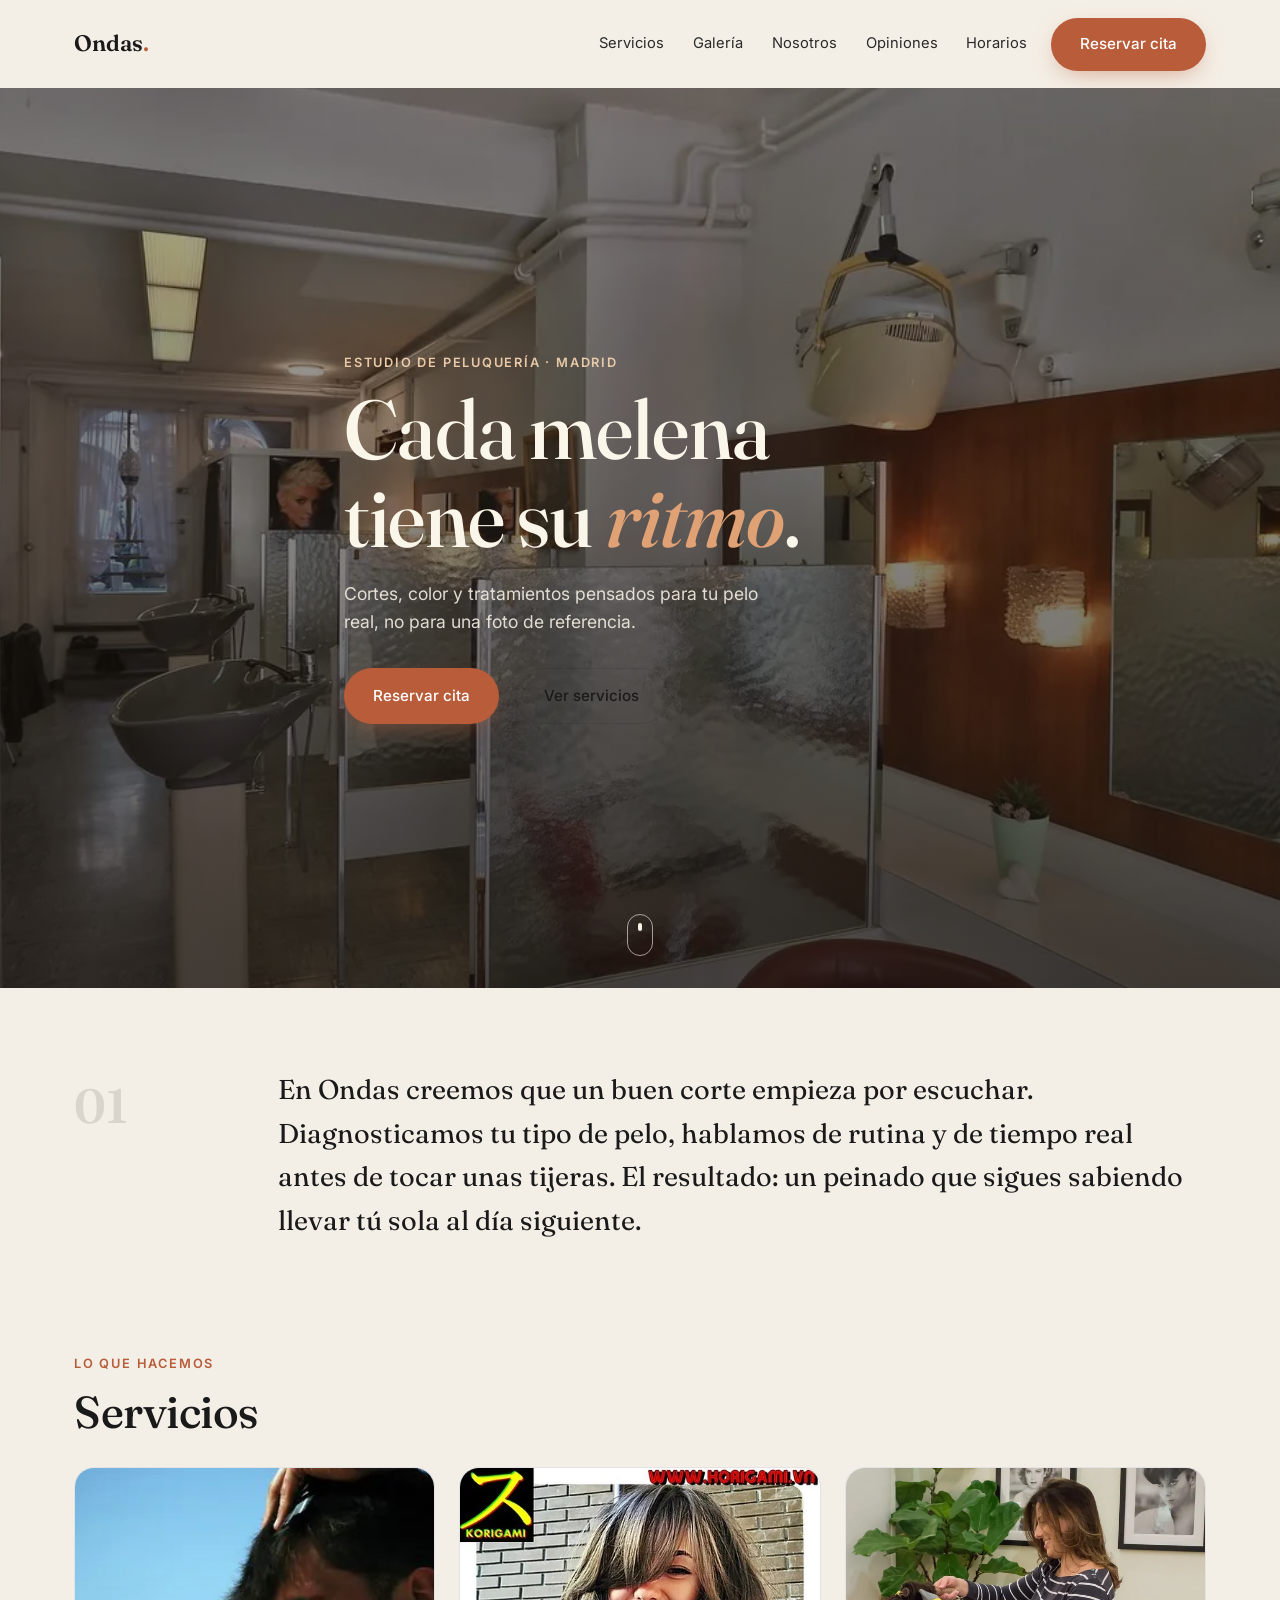
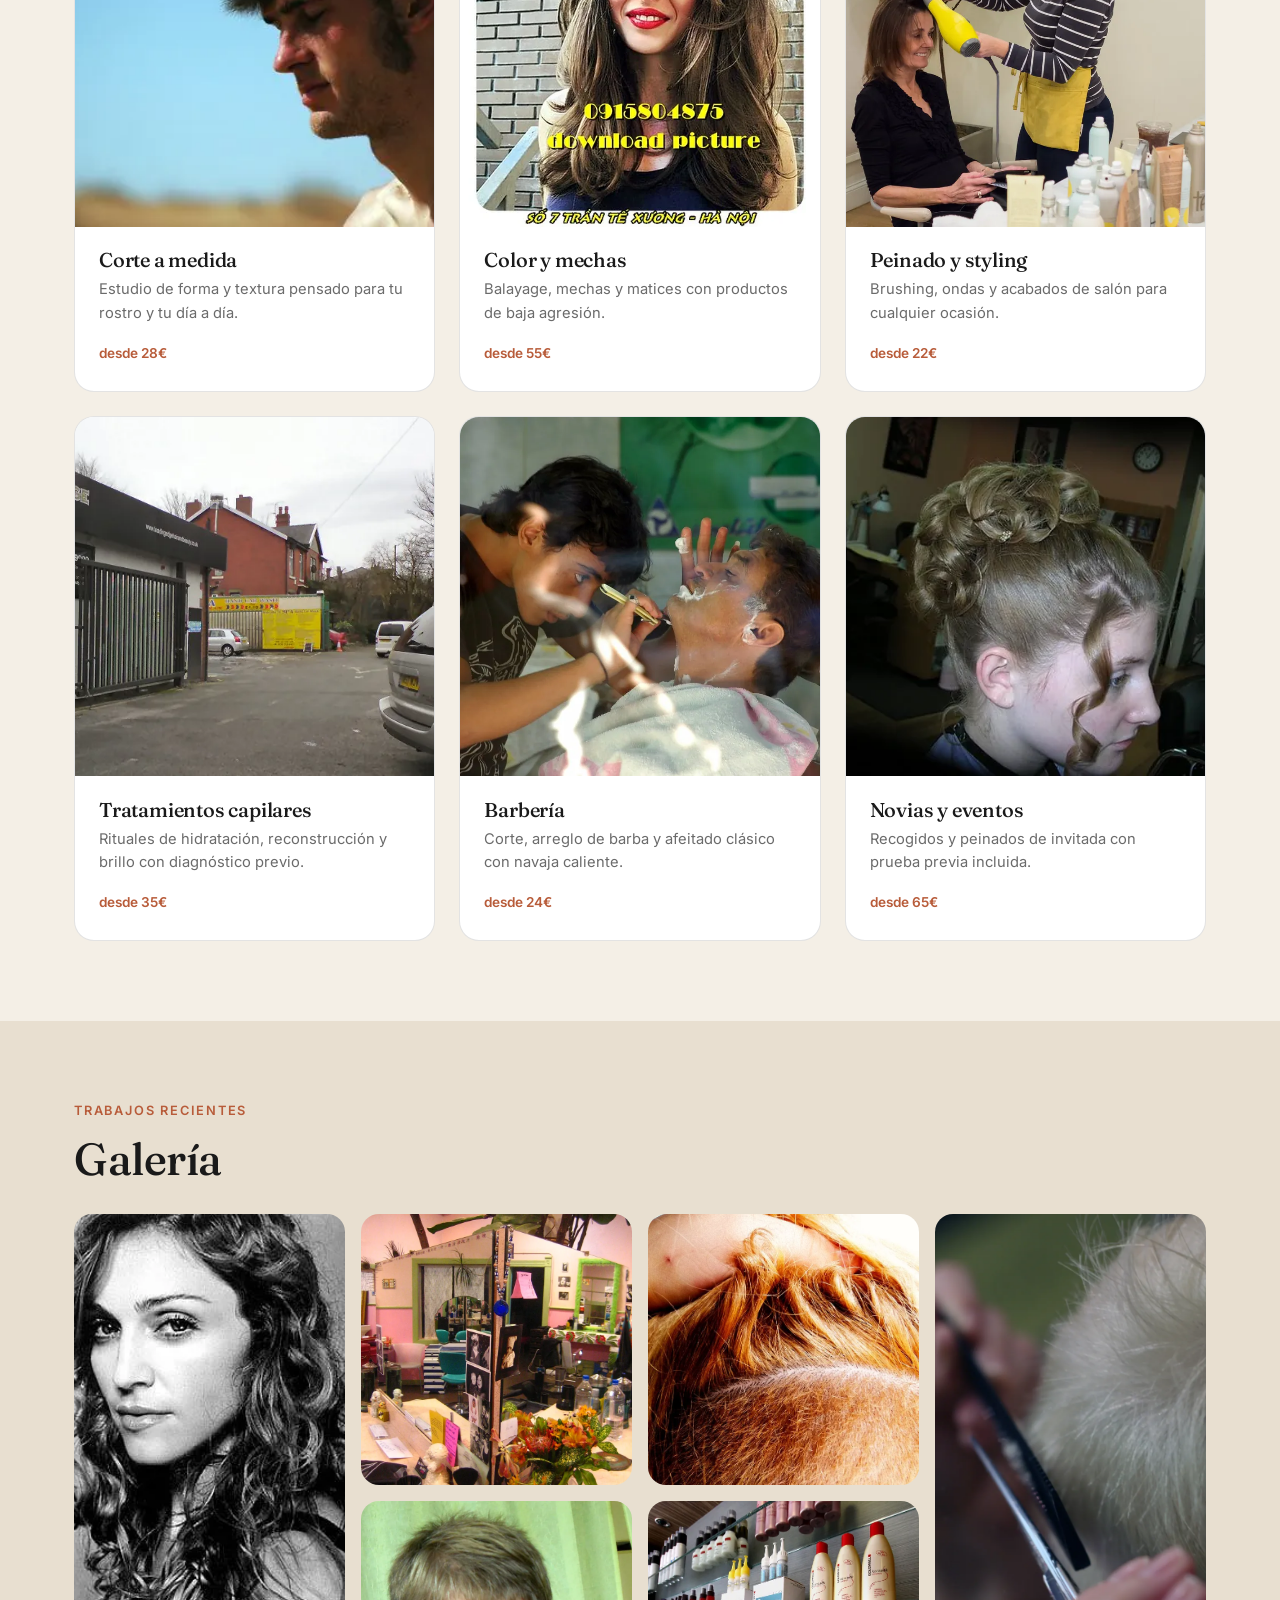
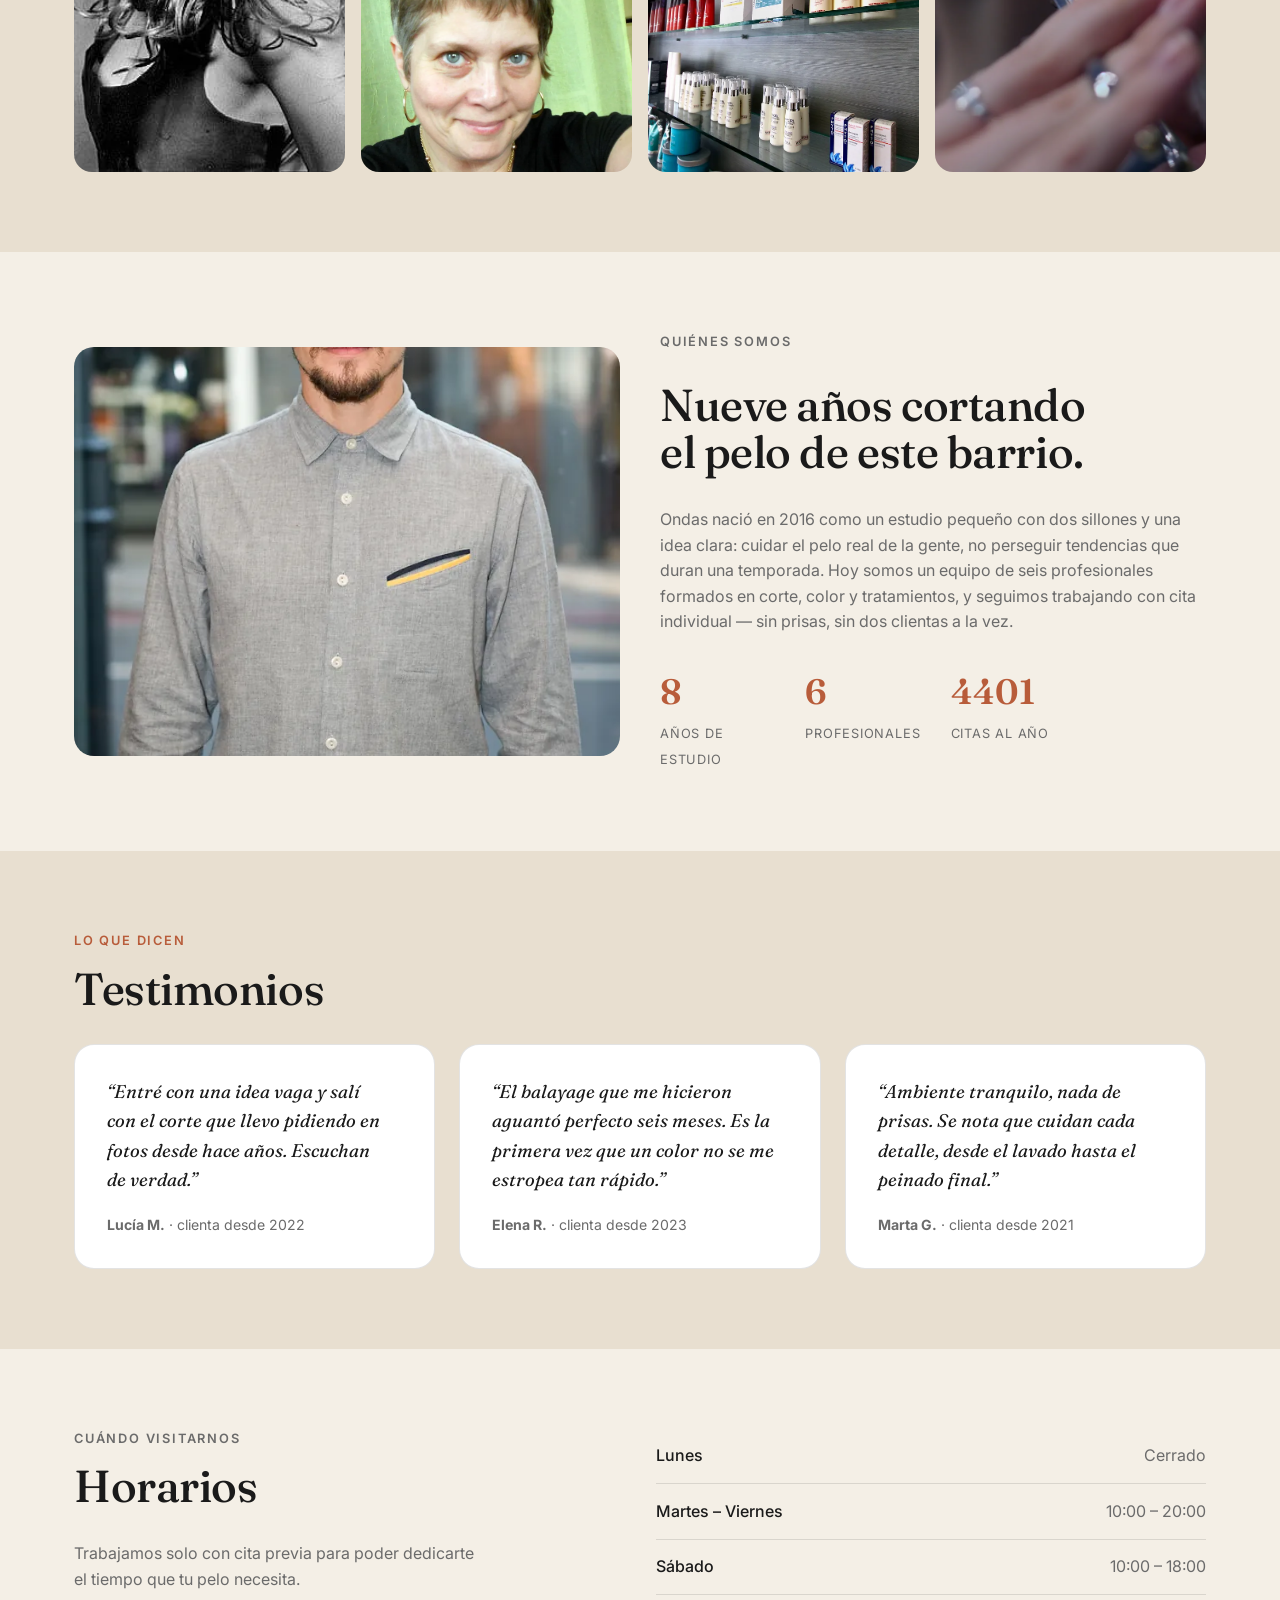
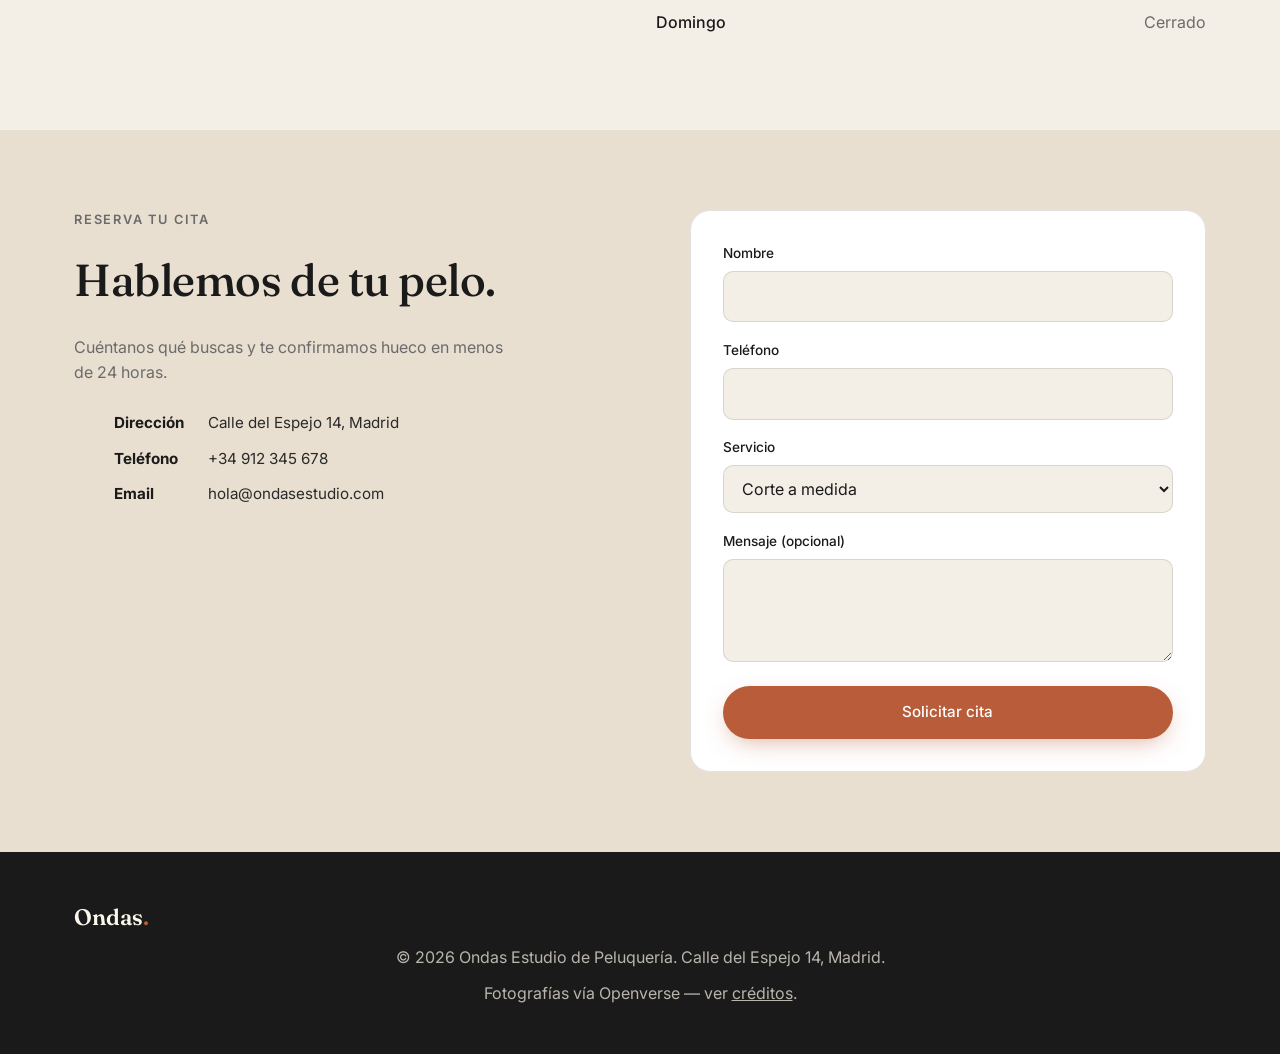
==== ondas-peluqueria/index.html @ 493fdd9d "Add fictitious hair salon website (Ondas Estudio de Peluquería) Static one-page site: hero, services" ====
<!DOCTYPE html>
<html lang="es">
<head>
<meta charset="UTF-8">
<meta name="viewport" content="width=device-width, initial-scale=1.0">
<title>Ondas Estudio de Peluquería — Madrid</title>
<meta name="description" content="Ondas Estudio de Peluquería en Madrid: corte, color, peinado, tratamientos capilares, barbería y novias. Reserva tu cita.">

<link rel="preload" as="image" href="assets/img/hero.webp" fetchpriority="high">
<link rel="preconnect" href="https://fonts.googleapis.com">
<link rel="preconnect" href="https://fonts.gstatic.com" crossorigin>
<link rel="stylesheet" href="https://fonts.googleapis.com/css2?family=Fraunces:ital,opsz,wght@0,9..144,300;0,9..144,500;0,9..144,600;1,9..144,400;1,9..144,500&family=Inter:wght@300;400;500;600&display=swap">

<link rel="icon" href="data:image/svg+xml,<svg xmlns=%22http://www.w3.org/2000/svg%22 viewBox=%220 0 100 100%22><text y=%22.9em%22 font-size=%2290%22>〜</text></svg>">
<link rel="stylesheet" href="styles.css?v=20260906">
</head>
<body>

<a class="skip-link" href="#contenido">Saltar al contenido</a>

<header class="nav" data-nav>
  <div class="nav-inner container">
    <a href="#top" class="nav-brand">Ondas<span>.</span></a>
    <nav class="nav-links" aria-label="Navegación principal">
      <a href="#servicios">Servicios</a>
      <a href="#galeria">Galería</a>
      <a href="#nosotros">Nosotros</a>
      <a href="#testimonios">Opiniones</a>
      <a href="#horarios">Horarios</a>
    </nav>
    <a href="#contacto" class="btn btn-primary nav-cta">Reservar cita</a>
    <button class="nav-toggle" data-nav-toggle aria-label="Abrir menú" aria-expanded="false">
      <span></span><span></span><span></span>
    </button>
  </div>
</header>

<main id="contenido">

  <section class="hero" id="top">
    <img src="assets/img/hero.webp" class="hero-bg" alt="Interior cálido del estudio Ondas, con sillones y espejos de peluquería" fetchpriority="high" loading="eager">
    <div class="hero-overlay"></div>
    <div class="hero-content container">
      <p class="kicker reveal">Estudio de peluquería · Madrid</p>
      <h1 class="hero-title reveal">Cada melena<br>tiene su <em>ritmo</em>.</h1>
      <p class="hero-sub reveal">Cortes, color y tratamientos pensados para tu pelo real, no para una foto de referencia.</p>
      <div class="hero-actions reveal">
        <a href="#contacto" class="btn btn-primary">Reservar cita</a>
        <a href="#servicios" class="btn btn-ghost">Ver servicios</a>
      </div>
    </div>
    <a href="#servicios" class="scroll-cue" aria-label="Bajar a servicios"><span></span></a>
  </section>

  <section class="manifesto container">
    <div class="manifesto-num reveal">01</div>
    <p class="manifesto-text reveal">
      En Ondas creemos que un buen corte empieza por escuchar. Diagnosticamos tu tipo de pelo,
      hablamos de rutina y de tiempo real antes de tocar unas tijeras. El resultado: un peinado
      que sigues sabiendo llevar tú sola al día siguiente.
    </p>
  </section>

  <section class="section" id="servicios">
    <div class="container">
      <p class="kicker reveal">Lo que hacemos</p>
      <h2 class="section-title reveal">Servicios</h2>
      <div class="services-grid" data-services>
        <article class="service-card reveal">
          <img src="assets/img/svc-corte.webp" alt="Peluquera cortando el pelo con tijeras" loading="lazy" decoding="async">
          <div class="service-body">
            <h3>Corte a medida</h3>
            <p>Estudio de forma y textura pensado para tu rostro y tu día a día.</p>
            <span class="service-price">desde 28€</span>
          </div>
        </article>
        <article class="service-card reveal">
          <img src="assets/img/svc-color.webp" alt="Aplicación de color en un salón de peluquería" loading="lazy" decoding="async">
          <div class="service-body">
            <h3>Color y mechas</h3>
            <p>Balayage, mechas y matices con productos de baja agresión.</p>
            <span class="service-price">desde 55€</span>
          </div>
        </article>
        <article class="service-card reveal">
          <img src="assets/img/svc-peinado.webp" alt="Peinado tipo brushing terminado" loading="lazy" decoding="async">
          <div class="service-body">
            <h3>Peinado y styling</h3>
            <p>Brushing, ondas y acabados de salón para cualquier ocasión.</p>
            <span class="service-price">desde 22€</span>
          </div>
        </article>
        <article class="service-card reveal">
          <img src="assets/img/svc-tratamiento.webp" alt="Tratamiento capilar con lavado en el estudio" loading="lazy" decoding="async">
          <div class="service-body">
            <h3>Tratamientos capilares</h3>
            <p>Rituales de hidratación, reconstrucción y brillo con diagnóstico previo.</p>
            <span class="service-price">desde 35€</span>
          </div>
        </article>
        <article class="service-card reveal">
          <img src="assets/img/svc-barberia.webp" alt="Barbero afeitando a un cliente" loading="lazy" decoding="async">
          <div class="service-body">
            <h3>Barbería</h3>
            <p>Corte, arreglo de barba y afeitado clásico con navaja caliente.</p>
            <span class="service-price">desde 24€</span>
          </div>
        </article>
        <article class="service-card reveal">
          <img src="assets/img/svc-novias.webp" alt="Recogido de novia con detalle floral" loading="lazy" decoding="async">
          <div class="service-body">
            <h3>Novias y eventos</h3>
            <p>Recogidos y peinados de invitada con prueba previa incluida.</p>
            <span class="service-price">desde 65€</span>
          </div>
        </article>
      </div>
    </div>
  </section>

  <section class="section section-tint" id="galeria">
    <div class="container">
      <p class="kicker reveal">Trabajos recientes</p>
      <h2 class="section-title reveal">Galería</h2>
      <div class="bento-grid">
        <figure class="bento-item bento-tall reveal">
          <img src="assets/img/gallery-1.webp" alt="Melena rizada con acabado natural" loading="lazy" decoding="async">
        </figure>
        <figure class="bento-item reveal">
          <img src="assets/img/gallery-2.webp" alt="Sillón y espejo del estudio Ondas" loading="lazy" decoding="async">
        </figure>
        <figure class="bento-item reveal">
          <img src="assets/img/gallery-3.webp" alt="Detalle de color rubio con matices" loading="lazy" decoding="async">
        </figure>
        <figure class="bento-item bento-tall reveal">
          <img src="assets/img/gallery-4.webp" alt="Herramientas de peluquería sobre el tocador" loading="lazy" decoding="async">
        </figure>
        <figure class="bento-item reveal">
          <img src="assets/img/gallery-5.webp" alt="Corte corto con movimiento" loading="lazy" decoding="async">
        </figure>
        <figure class="bento-item reveal">
          <img src="assets/img/gallery-6.webp" alt="Productos capilares del estudio" loading="lazy" decoding="async">
        </figure>
      </div>
    </div>
  </section>

  <section class="section about" id="nosotros">
    <div class="container about-grid">
      <figure class="about-figure reveal">
        <img src="assets/img/about-team.webp" alt="Equipo de peluqueros del estudio Ondas" loading="lazy" decoding="async">
      </figure>
      <div class="about-copy">
        <p class="kicker reveal">Quiénes somos</p>
        <h2 class="section-title reveal">Nueve años cortando<br>el pelo de este barrio.</h2>
        <p class="reveal">
          Ondas nació en 2016 como un estudio pequeño con dos sillones y una idea clara: cuidar el
          pelo real de la gente, no perseguir tendencias que duran una temporada. Hoy somos un
          equipo de seis profesionales formados en corte, color y tratamientos, y seguimos
          trabajando con cita individual — sin prisas, sin dos clientas a la vez.
        </p>
        <div class="about-stats">
          <div class="stat reveal">
            <span class="stat-num" data-count-to="9">0</span>
            <span class="stat-label">años de estudio</span>
          </div>
          <div class="stat reveal">
            <span class="stat-num" data-count-to="6">0</span>
            <span class="stat-label">profesionales</span>
          </div>
          <div class="stat reveal">
            <span class="stat-num" data-count-to="4800">0</span>
            <span class="stat-label">citas al año</span>
          </div>
        </div>
      </div>
    </div>
  </section>

  <section class="section section-tint" id="testimonios">
    <div class="container">
      <p class="kicker reveal">Lo que dicen</p>
      <h2 class="section-title reveal">Testimonios</h2>
      <div class="testimonials-grid">
        <blockquote class="testimonial-card reveal">
          <p>&ldquo;Entré con una idea vaga y salí con el corte que llevo pidiendo en fotos desde hace años. Escuchan de verdad.&rdquo;</p>
          <footer><strong>Lucía M.</strong> · clienta desde 2022</footer>
        </blockquote>
        <blockquote class="testimonial-card reveal">
          <p>&ldquo;El balayage que me hicieron aguantó perfecto seis meses. Es la primera vez que un color no se me estropea tan rápido.&rdquo;</p>
          <footer><strong>Elena R.</strong> · clienta desde 2023</footer>
        </blockquote>
        <blockquote class="testimonial-card reveal">
          <p>&ldquo;Ambiente tranquilo, nada de prisas. Se nota que cuidan cada detalle, desde el lavado hasta el peinado final.&rdquo;</p>
          <footer><strong>Marta G.</strong> · clienta desde 2021</footer>
        </blockquote>
      </div>
    </div>
  </section>

  <section class="section" id="horarios">
    <div class="container hours-grid">
      <div class="hours-copy">
        <p class="kicker reveal">Cuándo visitarnos</p>
        <h2 class="section-title reveal">Horarios</h2>
        <p class="reveal">Trabajamos solo con cita previa para poder dedicarte el tiempo que tu pelo necesita.</p>
      </div>
      <table class="hours-table reveal">
        <tbody>
          <tr><th>Lunes</th><td>Cerrado</td></tr>
          <tr><th>Martes – Viernes</th><td>10:00 – 20:00</td></tr>
          <tr><th>Sábado</th><td>10:00 – 18:00</td></tr>
          <tr><th>Domingo</th><td>Cerrado</td></tr>
        </tbody>
      </table>
    </div>
  </section>

  <section class="section section-cta" id="contacto">
    <div class="container cta-grid">
      <div class="cta-copy">
        <p class="kicker reveal">Reserva tu cita</p>
        <h2 class="section-title reveal">Hablemos de tu pelo.</h2>
        <p class="reveal">Cuéntanos qué buscas y te confirmamos hueco en menos de 24 horas.</p>
        <ul class="cta-info reveal">
          <li><strong>Dirección</strong> Calle del Espejo 14, Madrid</li>
          <li><strong>Teléfono</strong> <a href="tel:+34912345678">+34 912 345 678</a></li>
          <li><strong>Email</strong> <a href="mailto:hola@ondasestudio.com">hola@ondasestudio.com</a></li>
        </ul>
      </div>
      <form class="cta-form reveal" data-reserve-form novalidate>
        <div class="form-row">
          <label for="f-name">Nombre</label>
          <input id="f-name" name="name" type="text" required autocomplete="name">
        </div>
        <div class="form-row">
          <label for="f-phone">Teléfono</label>
          <input id="f-phone" name="phone" type="tel" required autocomplete="tel">
        </div>
        <div class="form-row">
          <label for="f-service">Servicio</label>
          <select id="f-service" name="service">
            <option>Corte a medida</option>
            <option>Color y mechas</option>
            <option>Peinado y styling</option>
            <option>Tratamientos capilares</option>
            <option>Barbería</option>
            <option>Novias y eventos</option>
          </select>
        </div>
        <div class="form-row">
          <label for="f-msg">Mensaje (opcional)</label>
          <textarea id="f-msg" name="message" rows="3"></textarea>
        </div>
        <button type="submit" class="btn btn-primary form-submit">
          <span class="btn-label">Solicitar cita</span>
        </button>
        <p class="form-note" data-form-note hidden>Gracias — te confirmaremos por teléfono o email en menos de 24 horas.</p>
      </form>
    </div>
  </section>

</main>

<footer class="footer">
  <div class="container footer-inner">
    <a href="#top" class="nav-brand">Ondas<span>.</span></a>
    <p>&copy; 2026 Ondas Estudio de Peluquería. Calle del Espejo 14, Madrid.</p>
    <p class="footer-credits">Fotografías vía Openverse — ver <a href="assets/credits.json">créditos</a>.</p>
  </div>
</footer>

<script defer src="lib/gsap.min.js"></script>
<script defer src="lib/ScrollTrigger.min.js"></script>
<script defer src="lib/manifest.js"></script>
<script defer src="main.js?v=20260906"></script>
</body>
</html>
---- ondas-peluqueria/styles.css ----
/* =============================================================
   1. Tokens
   ============================================================= */
:root {
  --bg:        #f4efe6;
  --bg-2:      #e8dfd0;
  --paper:     #ffffff;
  --ink:       #1a1a1a;
  --ink-soft:  #2a2a2a;
  --ink-mute:  #6b6b6b;
  --accent:    #b85c3a;
  --accent-2:  #4a5d3a;
  --line:      rgba(26,26,26,0.12);

  --serif: "Fraunces", Georgia, serif;
  --sans: "Inter", -apple-system, BlinkMacSystemFont, sans-serif;

  --ease-out:  cubic-bezier(0.16, 1, 0.3, 1);
  --ease-soft: cubic-bezier(0.25, 0.46, 0.45, 0.94);
}

/* =============================================================
   2. Reset & base
   ============================================================= */
*, *::before, *::after { box-sizing: border-box; margin: 0; }
html {
  -webkit-text-size-adjust: 100%;
  tab-size: 2;
  overflow-x: clip;
  scroll-behavior: smooth;
}
body {
  font-family: var(--sans);
  font-size: 16px;
  line-height: 1.6;
  color: var(--ink-soft);
  background: var(--bg);
  -webkit-font-smoothing: antialiased;
  text-rendering: optimizeLegibility;
  overflow-x: clip;
  overscroll-behavior-y: none;
}
img, svg, video { display: block; max-width: 100%; }
img { height: auto; }
button { font: inherit; color: inherit; cursor: pointer; border: 0; background: none; }
a { color: inherit; text-decoration: none; }
p { text-wrap: pretty; }
h1, h2, h3, h4 { text-wrap: balance; line-height: 1.05; letter-spacing: -0.01em; font-family: var(--serif); font-weight: 500; color: var(--ink); }
em { font-style: italic; color: var(--accent); }
::selection { background: var(--accent); color: var(--paper); }

:focus-visible {
  outline: 2px solid var(--accent);
  outline-offset: 3px;
  border-radius: 4px;
}

.skip-link {
  position: fixed; top: -100px; left: 1rem;
  padding: .6rem 1rem; background: var(--ink); color: var(--paper);
  z-index: 9999; border-radius: 8px; font-weight: 500;
}
.skip-link:focus { top: 1rem; }

/* =============================================================
   3. Utilities
   ============================================================= */
.container {
  width: 100%;
  max-width: 1180px;
  margin-inline: auto;
  padding-inline: 1.5rem;
}
.kicker {
  font-size: 0.8rem;
  letter-spacing: 0.14em;
  text-transform: uppercase;
  color: var(--accent);
  font-weight: 600;
  margin-bottom: 0.8rem;
}
.section { padding-block: 5rem; }
.section-tint { background: var(--bg-2); }
.section-title { font-size: clamp(1.8rem, 4vw, 2.8rem); margin-bottom: 2rem; }

.btn {
  display: inline-flex;
  align-items: center;
  justify-content: center;
  padding: 0.9rem 1.8rem;
  border-radius: 999px;
  font-weight: 500;
  font-size: 0.95rem;
  transition: transform 0.4s var(--ease-out), background 0.3s var(--ease-out), color 0.3s var(--ease-out), box-shadow 0.4s var(--ease-out);
}
.btn-primary {
  background: var(--accent);
  color: var(--paper);
  box-shadow: 0 8px 24px -8px rgba(184,92,58,0.55);
}
.btn-primary:hover { transform: translateY(-2px); box-shadow: 0 14px 30px -10px rgba(184,92,58,0.65); }
.btn-ghost {
  border: 1px solid var(--line);
  color: var(--ink);
}
.btn-ghost:hover { background: var(--paper); transform: translateY(-2px); }

/* Reveal-on-scroll */
.reveal {
  opacity: 0;
  transform: translateY(28px);
  transition: opacity 0.8s var(--ease-out), transform 0.8s var(--ease-out);
}
.reveal.is-visible { opacity: 1; transform: none; }
.reveal[data-split] { opacity: 1; transform: none; }

/* =============================================================
   4. Nav
   ============================================================= */
.nav {
  position: sticky;
  top: 0;
  z-index: 100;
  padding-block: 1.1rem;
  background: transparent;
  transition: background 0.4s var(--ease-out), box-shadow 0.4s var(--ease-out), padding 0.4s var(--ease-out);
}
.nav.is-solid {
  background: rgba(244,239,230,0.9);
  backdrop-filter: blur(14px) saturate(160%);
  -webkit-backdrop-filter: blur(14px) saturate(160%);
  box-shadow: 0 1px 0 var(--line);
  padding-block: 0.7rem;
}
.nav-inner {
  display: flex;
  align-items: center;
  gap: 1.5rem;
}
.nav-brand {
  font-family: var(--serif);
  font-size: 1.4rem;
  font-weight: 600;
  color: var(--ink);
  margin-right: auto;
}
.nav-brand span { color: var(--accent); }
.nav-links {
  display: none;
  gap: 1.8rem;
  font-size: 0.92rem;
}
.nav-links a { position: relative; padding-block: 0.2rem; }
.nav-links a::after {
  content: "";
  position: absolute;
  left: 0; right: 100%; bottom: 0;
  height: 1px;
  background: var(--accent);
  transition: right 0.35s var(--ease-out);
}
.nav-links a:hover::after { right: 0; }
.nav-cta { display: none; }
.nav-toggle {
  display: flex;
  flex-direction: column;
  gap: 5px;
  padding: 0.5rem;
}
.nav-toggle span {
  width: 22px; height: 2px;
  background: var(--ink);
  transition: transform 0.3s var(--ease-out), opacity 0.3s var(--ease-out);
}
.nav.is-open .nav-toggle span:nth-child(1) { transform: translateY(7px) rotate(45deg); }
.nav.is-open .nav-toggle span:nth-child(2) { opacity: 0; }
.nav.is-open .nav-toggle span:nth-child(3) { transform: translateY(-7px) rotate(-45deg); }

.nav-links.is-open {
  display: flex;
  flex-direction: column;
  position: absolute;
  top: 100%; left: 0; right: 0;
  background: var(--paper);
  padding: 1.5rem;
  gap: 1.2rem;
  box-shadow: 0 12px 24px -12px rgba(0,0,0,0.2);
}

/* =============================================================
   5. Hero
   ============================================================= */
.hero {
  position: relative;
  min-height: 100svh;
  display: flex;
  align-items: center;
  overflow: hidden;
}
.hero-bg {
  position: absolute; inset: 0;
  width: 100%; height: 100%;
  object-fit: cover;
  transform: scale(1.04);
}
.hero-overlay {
  position: absolute; inset: 0;
  background: linear-gradient(180deg, rgba(26,20,15,0.35) 0%, rgba(26,20,15,0.55) 55%, rgba(26,20,15,0.72) 100%);
}
.hero-content { position: relative; z-index: 1; color: #f7f1e6; max-width: 640px; }
.hero-content .kicker { color: #e8c9a8; }
.hero-title {
  font-size: clamp(2.6rem, 7vw, 5.2rem);
  color: #fbf6ea;
  max-width: 14ch;
  margin-bottom: 1.2rem;
}
.hero-title em { color: #e0a274; font-style: italic; }
.hero-sub {
  font-size: 1.1rem;
  color: rgba(251,246,234,0.86);
  max-width: 40ch;
  margin-bottom: 2rem;
}
.hero-actions { display: flex; gap: 1rem; flex-wrap: wrap; }

.scroll-cue {
  position: absolute;
  bottom: 2rem; left: 50%;
  transform: translateX(-50%);
  width: 26px; height: 42px;
  border: 1.5px solid rgba(251,246,234,0.6);
  border-radius: 999px;
  z-index: 1;
}
.scroll-cue span {
  position: absolute;
  top: 8px; left: 50%;
  width: 4px; height: 8px;
  background: #fbf6ea;
  border-radius: 999px;
  transform: translateX(-50%);
  animation: scrollCue 1.8s ease-in-out infinite;
}
@keyframes scrollCue {
  0% { top: 8px; opacity: 1; }
  70% { top: 22px; opacity: 0; }
  100% { top: 22px; opacity: 0; }
}

/* =============================================================
   6. Manifesto
   ============================================================= */
.manifesto {
  padding-block: 5rem 2rem;
  display: grid;
  grid-template-columns: 1fr;
  gap: 1.5rem;
}
.manifesto-num {
  font-family: var(--serif);
  font-size: 3rem;
  color: var(--line);
  font-weight: 600;
}
.manifesto-text {
  font-size: clamp(1.3rem, 2.6vw, 1.7rem);
  font-family: var(--serif);
  font-weight: 400;
  color: var(--ink);
  max-width: 62ch;
}

/* =============================================================
   7. Services
   ============================================================= */
.services-grid {
  display: grid;
  grid-template-columns: 1fr;
  gap: 1.5rem;
}
.service-card {
  background: var(--paper);
  border-radius: 20px;
  overflow: hidden;
  border: 1px solid var(--line);
  transition: transform 0.5s var(--ease-out), box-shadow 0.5s var(--ease-out);
}
.service-card:hover {
  transform: translateY(-6px);
  box-shadow: 0 24px 48px -20px rgba(184,92,58,0.28);
}
.service-card img {
  width: 100%;
  aspect-ratio: 1 / 1;
  object-fit: cover;
  transition: transform 0.6s var(--ease-out), filter 0.6s var(--ease-out);
}
.service-card:hover img { transform: scale(1.08); filter: saturate(1.15) brightness(1.03); }
.service-body { padding: 1.4rem 1.5rem 1.6rem; }
.service-body h3 { font-size: 1.25rem; margin-bottom: 0.5rem; }
.service-body p { font-size: 0.92rem; color: var(--ink-mute); margin-bottom: 0.9rem; }
.service-price {
  display: inline-block;
  font-size: 0.85rem;
  font-weight: 600;
  color: var(--accent);
}

/* =============================================================
   8. Bento gallery
   ============================================================= */
.bento-grid {
  display: grid;
  grid-template-columns: repeat(2, 1fr);
  gap: 1rem;
}
.bento-item {
  border-radius: 18px;
  overflow: hidden;
  position: relative;
}
.bento-item img {
  width: 100%; height: 100%;
  object-fit: cover;
  aspect-ratio: 1 / 1;
  transition: transform 0.7s var(--ease-out), filter 0.7s var(--ease-out);
}
.bento-tall img { aspect-ratio: 4 / 5; }
.bento-item:hover img { transform: scale(1.1); filter: saturate(1.15); }

/* =============================================================
   9. About
   ============================================================= */
.about-grid {
  display: grid;
  grid-template-columns: 1fr;
  gap: 2.5rem;
  align-items: center;
}
.about-figure {
  border-radius: 20px;
  overflow: hidden;
}
.about-figure img { width: 100%; aspect-ratio: 4 / 3; object-fit: cover; }
.about-copy p { max-width: 56ch; margin-bottom: 1.8rem; color: var(--ink-mute); }
.about-stats {
  display: grid;
  grid-template-columns: repeat(3, 1fr);
  gap: 1rem;
}
.stat-num {
  display: block;
  font-family: var(--serif);
  font-size: 2.2rem;
  font-weight: 600;
  color: var(--accent);
}
.stat-label {
  font-size: 0.8rem;
  color: var(--ink-mute);
  text-transform: uppercase;
  letter-spacing: 0.06em;
}

/* =============================================================
   10. Testimonials
   ============================================================= */
.testimonials-grid {
  display: grid;
  grid-template-columns: 1fr;
  gap: 1.5rem;
}
.testimonial-card {
  background: var(--paper);
  border-radius: 20px;
  padding: 2rem;
  border: 1px solid var(--line);
}
.testimonial-card p {
  font-family: var(--serif);
  font-size: 1.15rem;
  font-style: italic;
  color: var(--ink);
  margin-bottom: 1.2rem;
}
.testimonial-card footer { font-size: 0.88rem; color: var(--ink-mute); }

/* =============================================================
   11. Hours
   ============================================================= */
.hours-grid {
  display: grid;
  grid-template-columns: 1fr;
  gap: 2rem;
  align-items: start;
}
.hours-copy p { color: var(--ink-mute); max-width: 40ch; }
.hours-table { width: 100%; border-collapse: collapse; }
.hours-table tr { border-bottom: 1px solid var(--line); }
.hours-table tr:last-child { border-bottom: 0; }
.hours-table th, .hours-table td {
  text-align: left;
  padding: 0.9rem 0;
  font-weight: 400;
}
.hours-table th { color: var(--ink); font-weight: 500; }
.hours-table td { color: var(--ink-mute); text-align: right; }

/* =============================================================
   12. CTA / Contact
   ============================================================= */
.section-cta { background: var(--bg-2); }
.cta-grid {
  display: grid;
  grid-template-columns: 1fr;
  gap: 3rem;
}
.cta-copy p { color: var(--ink-mute); max-width: 44ch; margin-bottom: 1.6rem; }
.cta-info { list-style: none; display: grid; gap: 0.7rem; font-size: 0.95rem; }
.cta-info strong { display: inline-block; min-width: 90px; color: var(--ink); }
.cta-info a:hover { color: var(--accent); }

.cta-form {
  background: var(--paper);
  border-radius: 20px;
  padding: 2rem;
  border: 1px solid var(--line);
  display: grid;
  gap: 1.1rem;
}
.form-row { display: grid; gap: 0.4rem; }
.form-row label { font-size: 0.85rem; font-weight: 500; color: var(--ink); }
.form-row input, .form-row select, .form-row textarea {
  font: inherit;
  padding: 0.75rem 0.9rem;
  border: 1px solid var(--line);
  border-radius: 10px;
  background: var(--bg);
  color: var(--ink);
  resize: vertical;
}
.form-row input:focus, .form-row select:focus, .form-row textarea:focus {
  outline: 2px solid var(--accent);
  outline-offset: 1px;
}
.form-submit { width: 100%; margin-top: 0.4rem; }
.form-note {
  font-size: 0.88rem;
  color: var(--accent-2);
  text-align: center;
}

/* =============================================================
   13. Footer
   ============================================================= */
.footer {
  background: var(--ink);
  color: rgba(247,241,230,0.72);
  padding-block: 3rem;
}
.footer-inner {
  display: grid;
  gap: 0.6rem;
  text-align: center;
}
.footer .nav-brand { color: #fbf6ea; justify-self: center; }
.footer-credits a { text-decoration: underline; }
.footer-credits a:hover { color: #fbf6ea; }

/* =============================================================
   14. Responsive
   ============================================================= */
@media (min-width: 720px) {
  .services-grid { grid-template-columns: repeat(2, 1fr); }
  .testimonials-grid { grid-template-columns: repeat(3, 1fr); }
  .about-stats { max-width: 420px; }
  .hours-grid { grid-template-columns: 1fr 1fr; }
}

@media (min-width: 960px) {
  .nav-links { display: flex; }
  .nav-cta { display: inline-flex; }
  .nav-toggle { display: none; }
  .services-grid { grid-template-columns: repeat(3, 1fr); }
  .bento-grid { grid-template-columns: repeat(4, 1fr); }
  .bento-item:nth-child(1) { grid-row: span 2; }
  .bento-item:nth-child(4) { grid-row: span 2; }
  .about-grid { grid-template-columns: 1fr 1fr; }
  .cta-grid { grid-template-columns: 1.1fr 1fr; }
}

@media (min-width: 1280px) {
  .manifesto { grid-template-columns: 180px 1fr; align-items: start; }
}

/* =============================================================
   15. Reduced motion — only intrusive
   ============================================================= */
@media (prefers-reduced-motion: reduce) {
  html { scroll-behavior: auto; }
  .scroll-cue span { animation: none; }
}
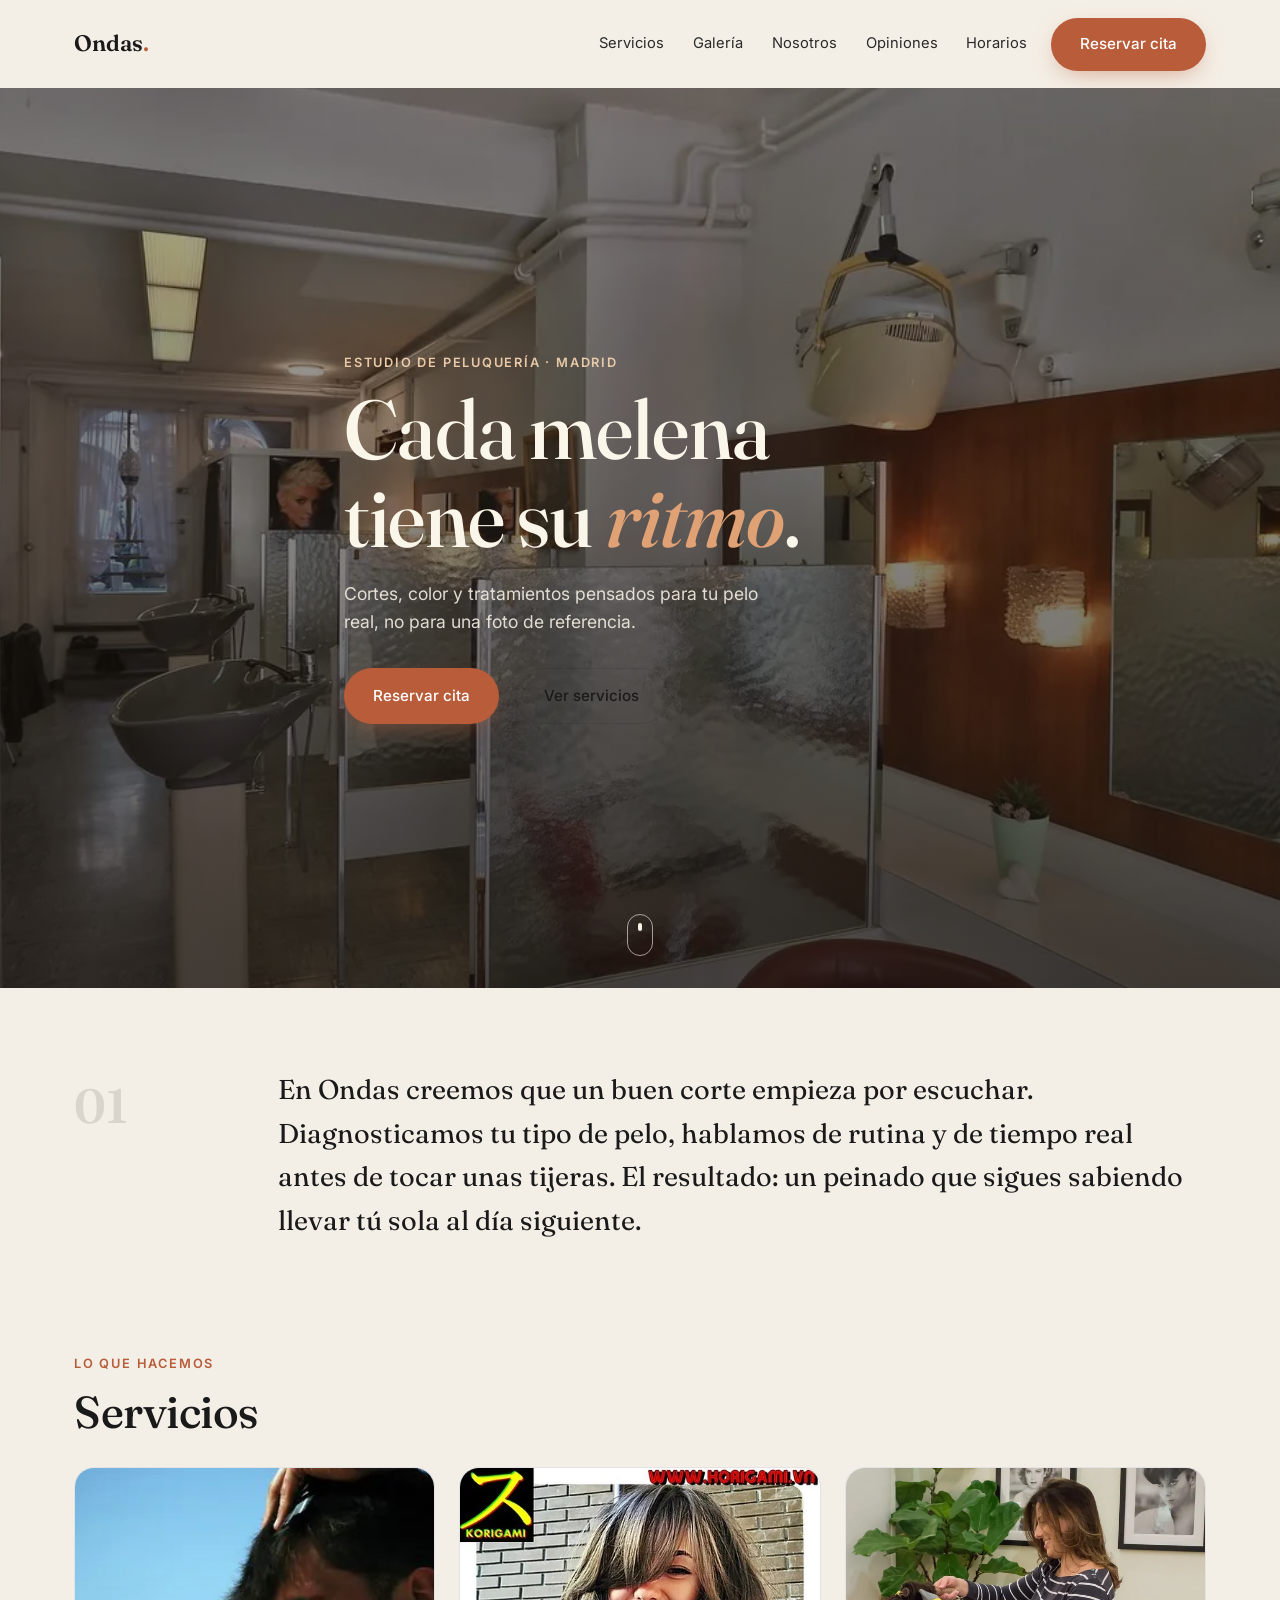
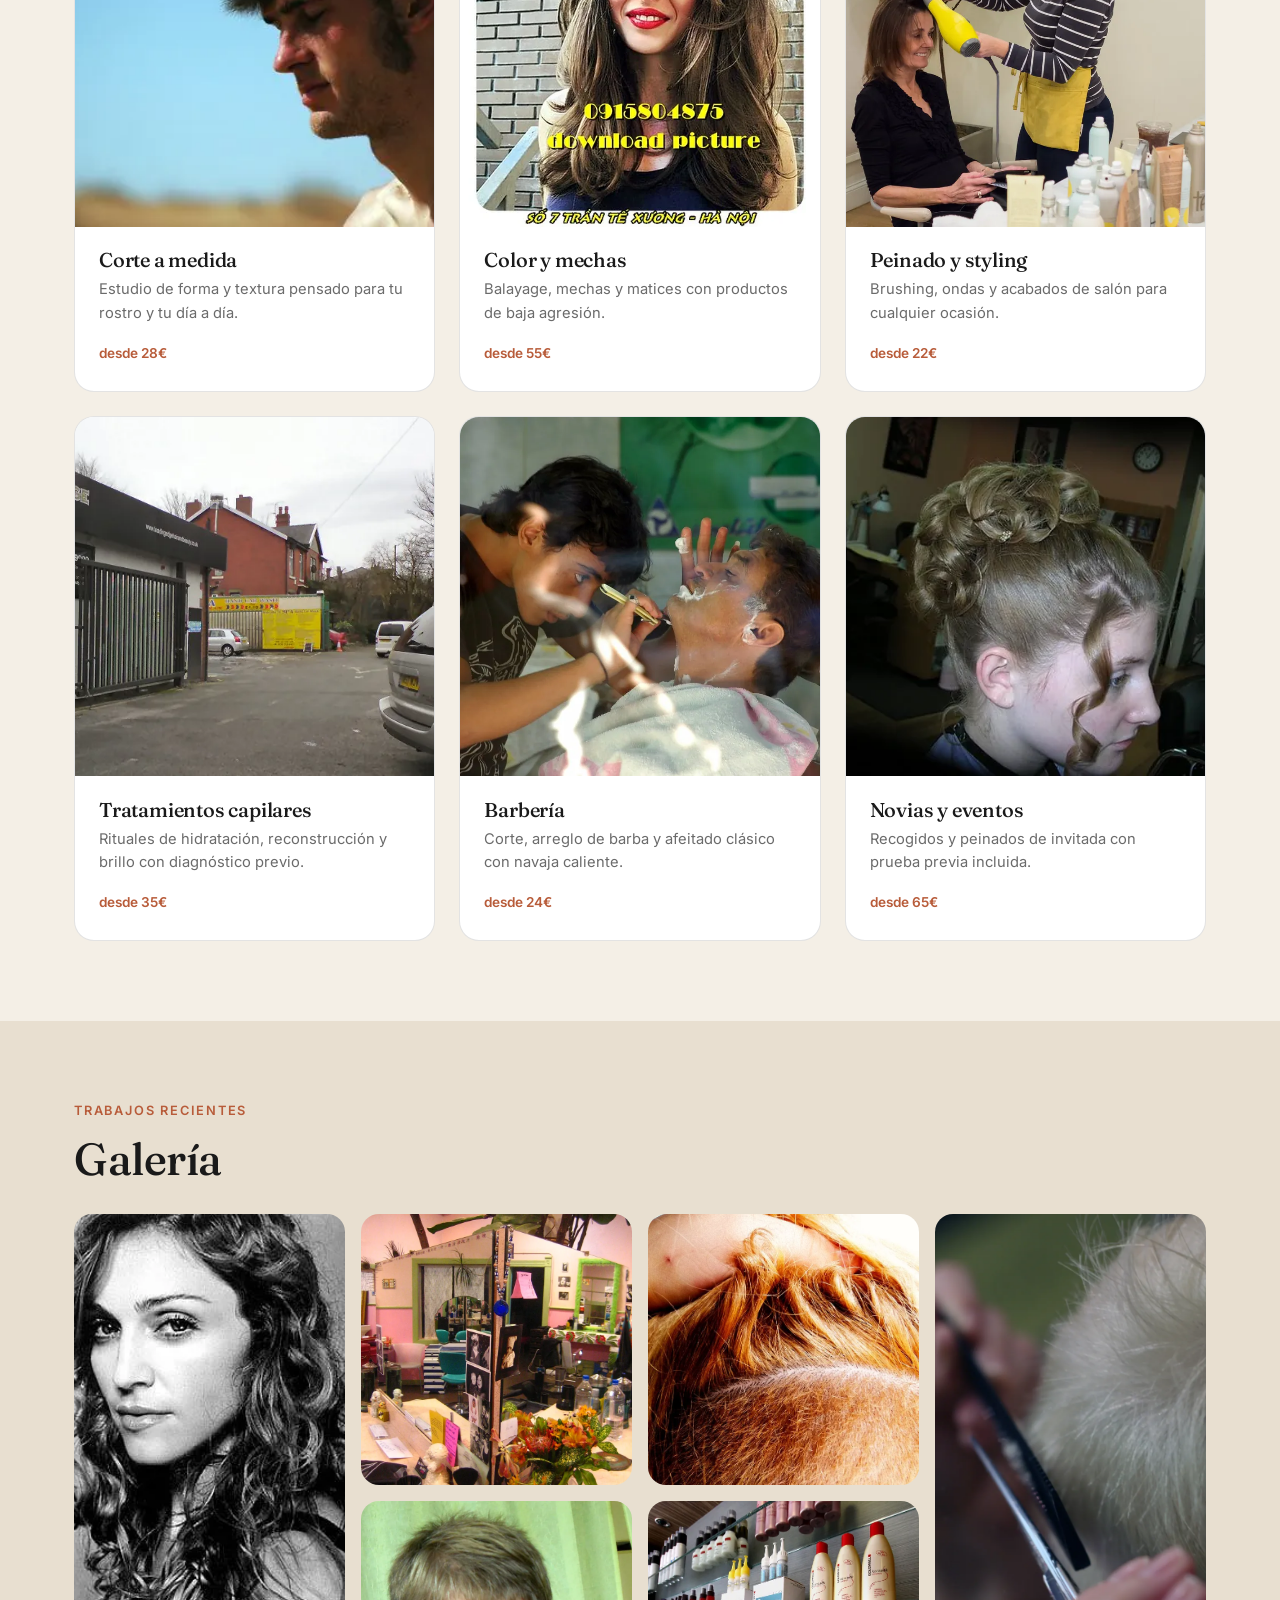
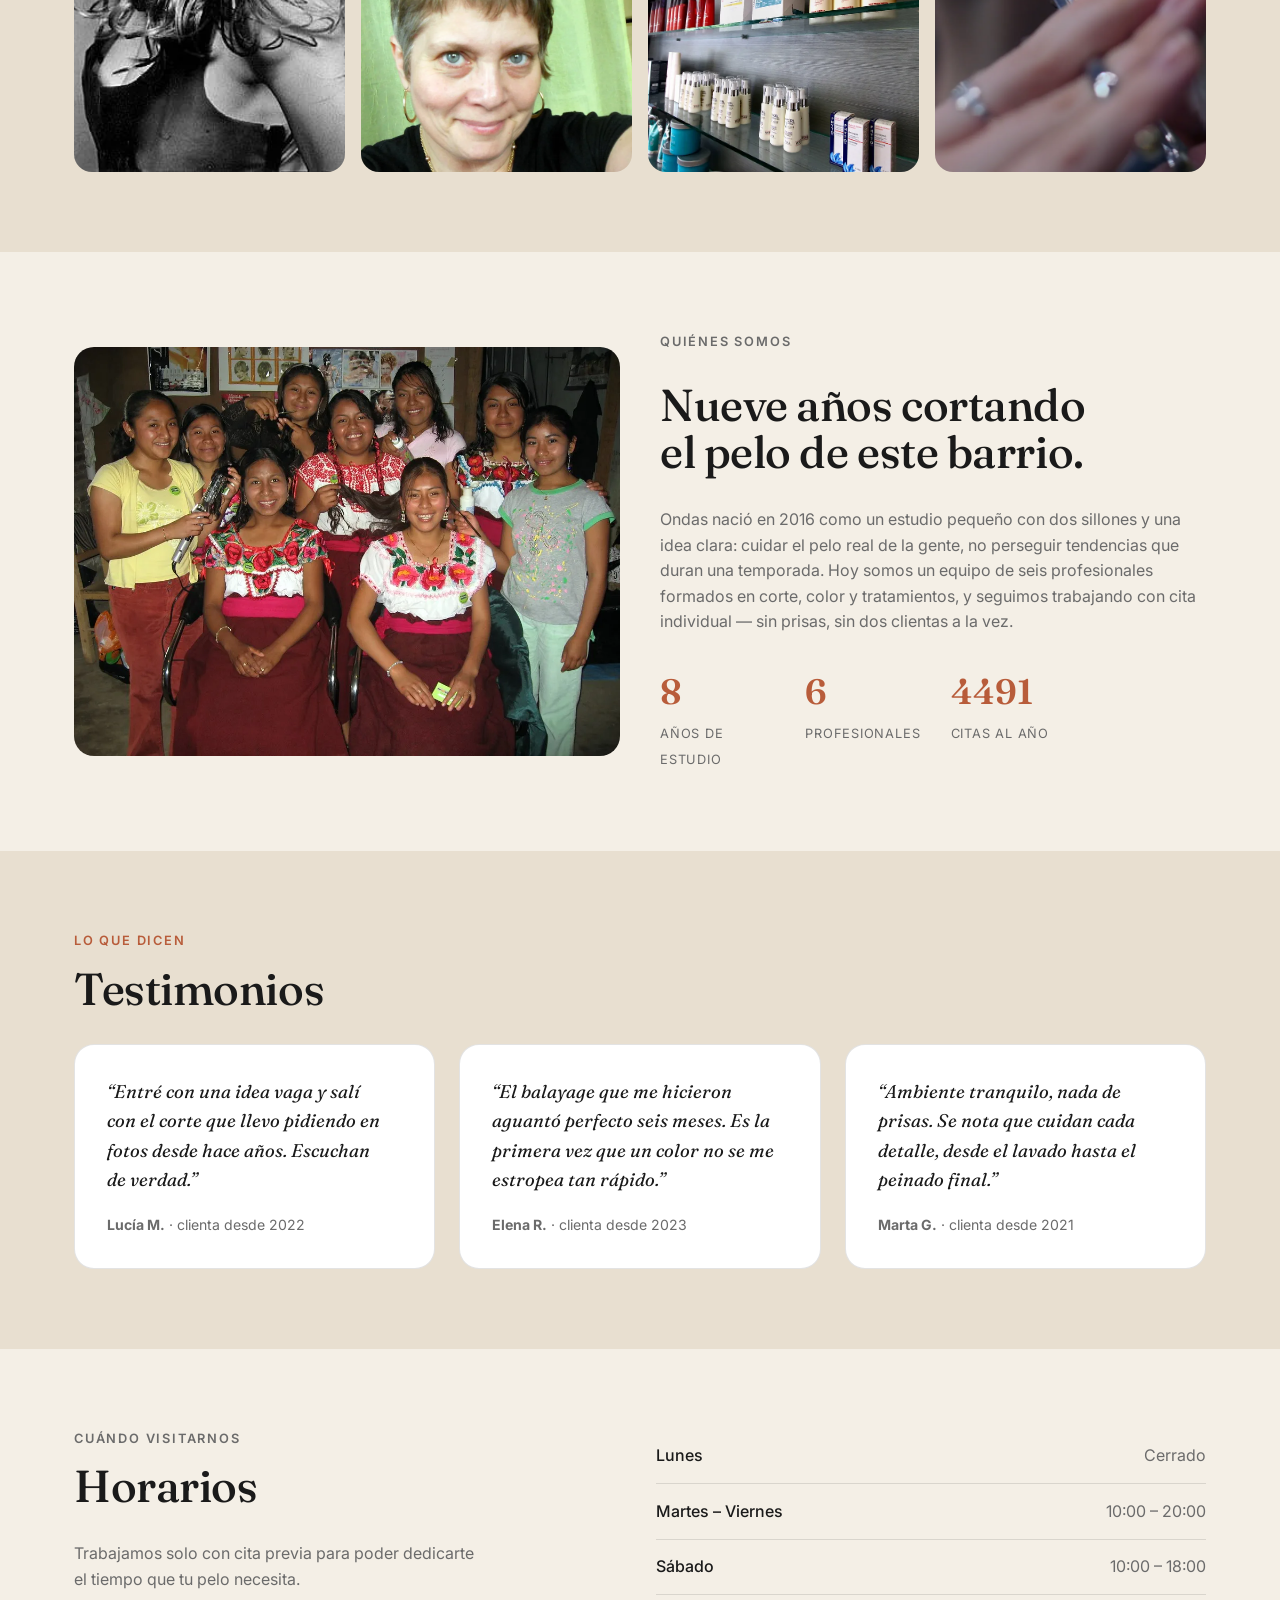
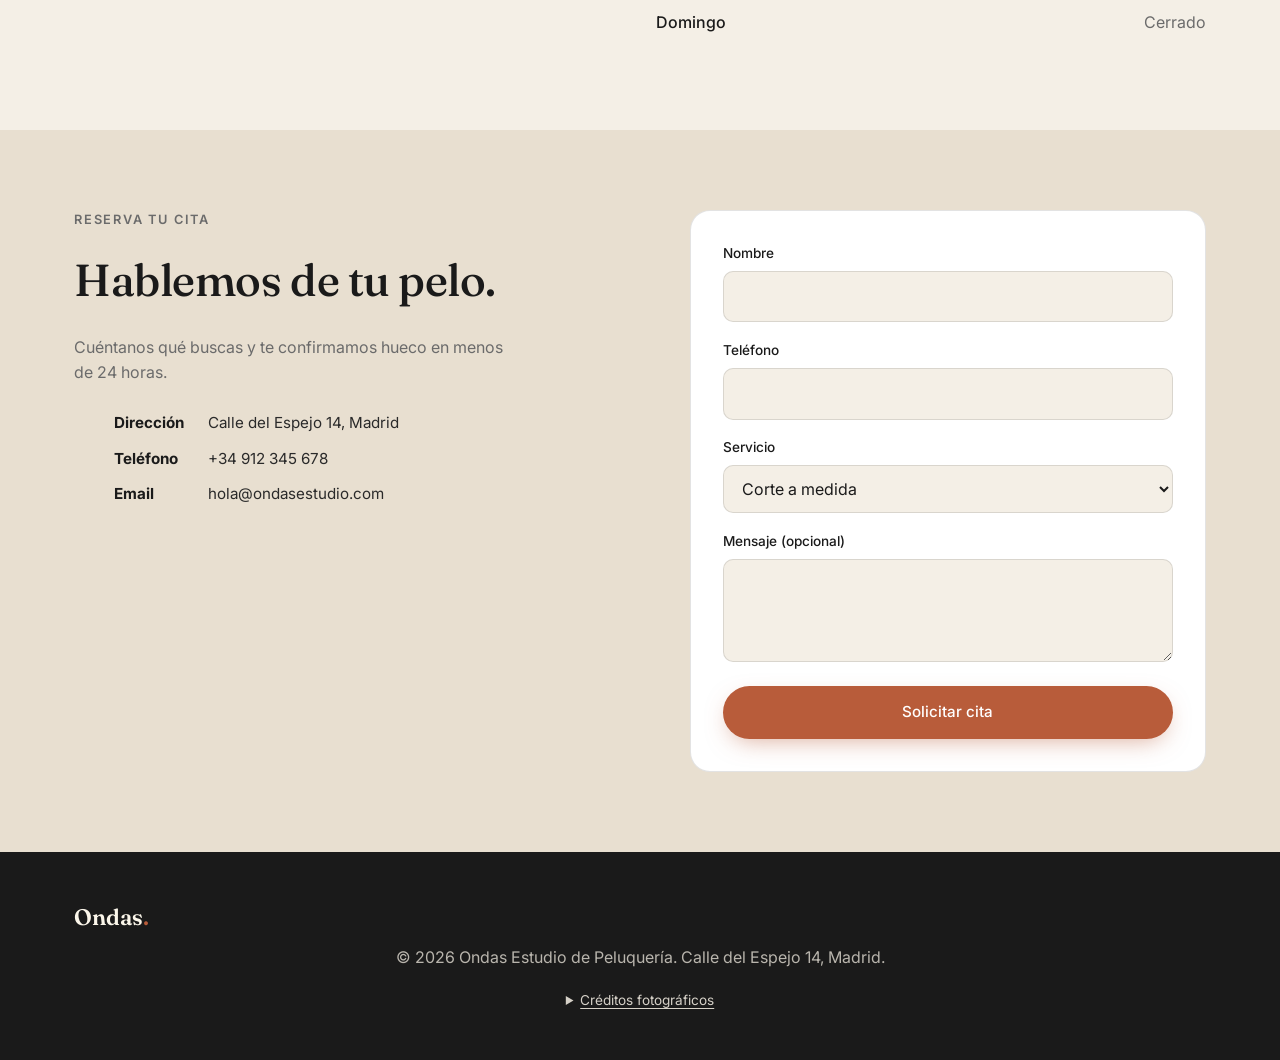
==== commit 9d7acfb5: "Fix non-commercial photo license and readable photo credits Replace about-team.webp (was CC BY-NC-ND" ====
--- a/ondas-peluqueria/index.html
+++ b/ondas-peluqueria/index.html
@@ -12,7 +12,7 @@
 <link rel="stylesheet" href="https://fonts.googleapis.com/css2?family=Fraunces:ital,opsz,wght@0,9..144,300;0,9..144,500;0,9..144,600;1,9..144,400;1,9..144,500&family=Inter:wght@300;400;500;600&display=swap">
 
 <link rel="icon" href="data:image/svg+xml,<svg xmlns=%22http://www.w3.org/2000/svg%22 viewBox=%220 0 100 100%22><text y=%22.9em%22 font-size=%2290%22>〜</text></svg>">
-<link rel="stylesheet" href="styles.css?v=20260906">
+<link rel="stylesheet" href="styles.css?v=20260907">
 </head>
 <body>
 
@@ -266,13 +266,32 @@
   <div class="container footer-inner">
     <a href="#top" class="nav-brand">Ondas<span>.</span></a>
     <p>&copy; 2026 Ondas Estudio de Peluquería. Calle del Espejo 14, Madrid.</p>
-    <p class="footer-credits">Fotografías vía Openverse — ver <a href="assets/credits.json">créditos</a>.</p>
+    <details class="credits">
+      <summary>Créditos fotográficos</summary>
+      <p class="credits-note">Todas las fotografías son de uso libre con atribución, vía Openverse.</p>
+      <ul class="credits-list">
+        <li><a href="https://www.flickr.com/photos/70981241@N00/51998350660" target="_blank" rel="noopener">"Rheineck - Hair Salon 1970-2022"</a> — Welcome to Switzerland backstage!, vía Flickr (CC BY 2.0)</li>
+        <li><a href="https://www.flickr.com/photos/35468134730@N01/3500051" target="_blank" rel="noopener">"getting hair done in desert"</a> — loufi, vía Flickr (CC BY 2.0)</li>
+        <li><a href="https://www.flickr.com/photos/51796957@N03/31754877892" target="_blank" rel="noopener">"Blow out hair styles"</a> — www.korigami.vn, vía Flickr (Marca de Dominio Público)</li>
+        <li><a href="https://www.flickr.com/photos/92269745@N00/11937961243" target="_blank" rel="noopener">"Jenny's Blowout"</a> — ralph and jenny, vía Flickr (CC BY 2.0)</li>
+        <li><a href="https://www.geograph.org.uk/photo/3251148" target="_blank" rel="noopener">"Wash &amp; Go"</a> — Gerald England, vía Geograph (CC BY-SA 2.0)</li>
+        <li><a href="https://www.flickr.com/photos/35468134730@N01/224663185" target="_blank" rel="noopener">"Pink Floyd the barber"</a> — loufi, vía Flickr (CC BY 2.0)</li>
+        <li><a href="https://www.flickr.com/photos/53445623@N05/4939957512" target="_blank" rel="noopener">"Wedding Hair Updo Styling"</a> — hairmagicbymila, vía Flickr (CC BY 2.0)</li>
+        <li><a href="https://www.flickr.com/photos/24492571@N00/474653884" target="_blank" rel="noopener">"Madonna"</a> — choupigloupi, vía Flickr (CC BY 2.0)</li>
+        <li><a href="https://www.flickr.com/photos/35034361412@N01/405538497" target="_blank" rel="noopener">"Mirrors are fun"</a> — rick, vía Flickr (CC BY 2.0)</li>
+        <li><a href="https://www.flickr.com/photos/69964167@N07/6784577922" target="_blank" rel="noopener">"Hair"</a> — Alaska Carter, vía Flickr (CC BY 2.0)</li>
+        <li><a href="https://stocksnap.io/photo/hair-cut-ASMG0XOU6M" target="_blank" rel="noopener">"Hair Cut"</a> — Candace McDaniel, vía StockSnap (CC0 1.0, dominio público)</li>
+        <li><a href="https://www.flickr.com/photos/34756977@N00/4772548484" target="_blank" rel="noopener">"Shortest haircut yet"</a> — Rochelle Hartman, vía Flickr (CC BY 2.0)</li>
+        <li><a href="https://www.flickr.com/photos/17868205@N00/8033043772" target="_blank" rel="noopener">"Pro Touch"</a> — Phalinn Ooi, vía Flickr (CC BY 2.0)</li>
+        <li><a href="https://www.flickr.com/photos/95672737@N00/1352488418" target="_blank" rel="noopener">"Hair Salon Team"</a> — Kyle Taylor, Dream It. Do It., vía Flickr (CC BY 2.0)</li>
+      </ul>
+    </details>
   </div>
 </footer>
 
 <script defer src="lib/gsap.min.js"></script>
 <script defer src="lib/ScrollTrigger.min.js"></script>
 <script defer src="lib/manifest.js"></script>
-<script defer src="main.js?v=20260906"></script>
+<script defer src="main.js?v=20260907"></script>
 </body>
 </html>
--- a/ondas-peluqueria/styles.css
+++ b/ondas-peluqueria/styles.css
@@ -465,8 +465,44 @@
   text-align: center;
 }
 .footer .nav-brand { color: #fbf6ea; justify-self: center; }
-.footer-credits a { text-decoration: underline; }
-.footer-credits a:hover { color: #fbf6ea; }
+
+.credits {
+  margin-top: 0.6rem;
+  font-size: 0.85rem;
+}
+.credits summary {
+  cursor: pointer;
+  color: rgba(247,241,230,0.85);
+  text-decoration: underline;
+  text-underline-offset: 3px;
+}
+.credits summary:hover { color: #fbf6ea; }
+.credits-note {
+  margin-top: 0.9rem;
+  color: rgba(247,241,230,0.6);
+  font-size: 0.8rem;
+}
+.credits-list {
+  margin-top: 0.6rem;
+  padding-left: 0;
+  list-style: none;
+  display: grid;
+  gap: 0.45rem;
+  text-align: left;
+  max-width: 640px;
+  margin-inline: auto;
+}
+.credits-list li {
+  color: rgba(247,241,230,0.6);
+  font-size: 0.78rem;
+  line-height: 1.5;
+}
+.credits-list a {
+  color: rgba(247,241,230,0.85);
+  text-decoration: underline;
+  text-underline-offset: 2px;
+}
+.credits-list a:hover { color: #fbf6ea; }
 
 /* =============================================================
    14. Responsive
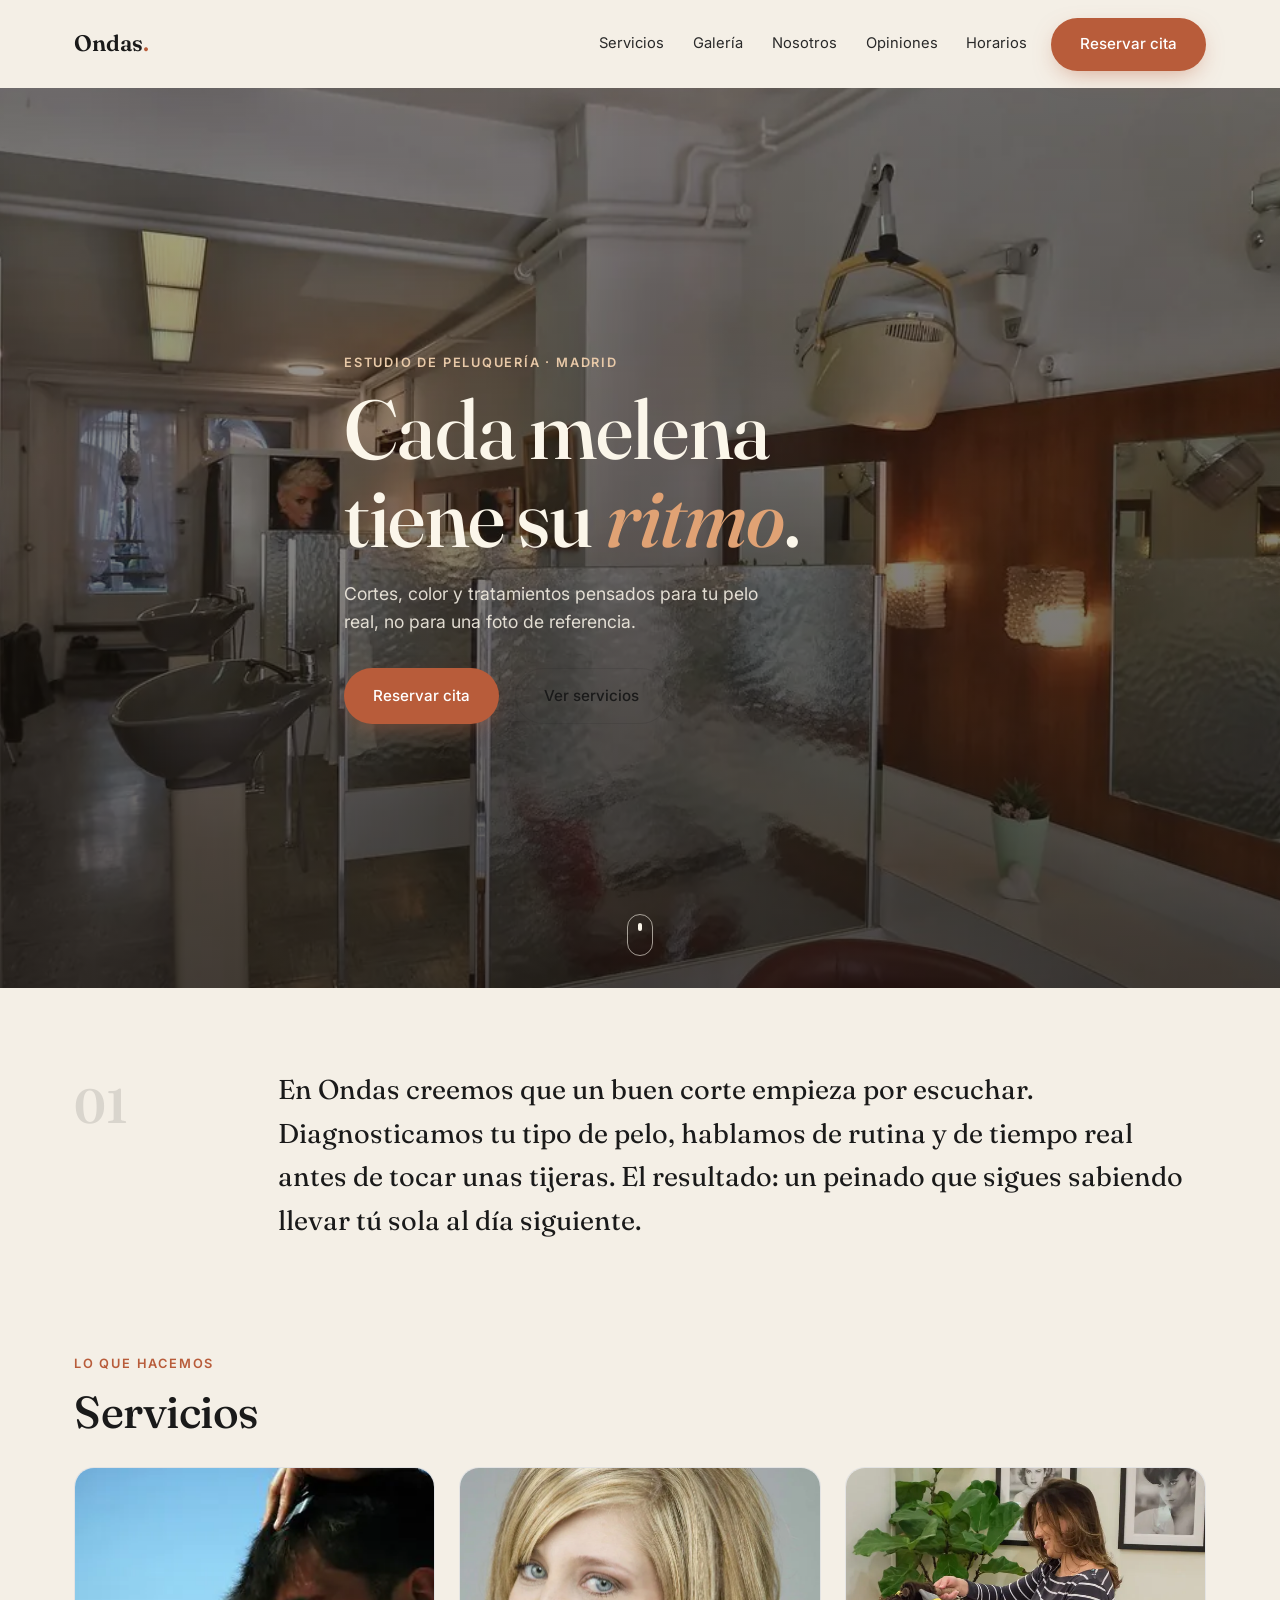
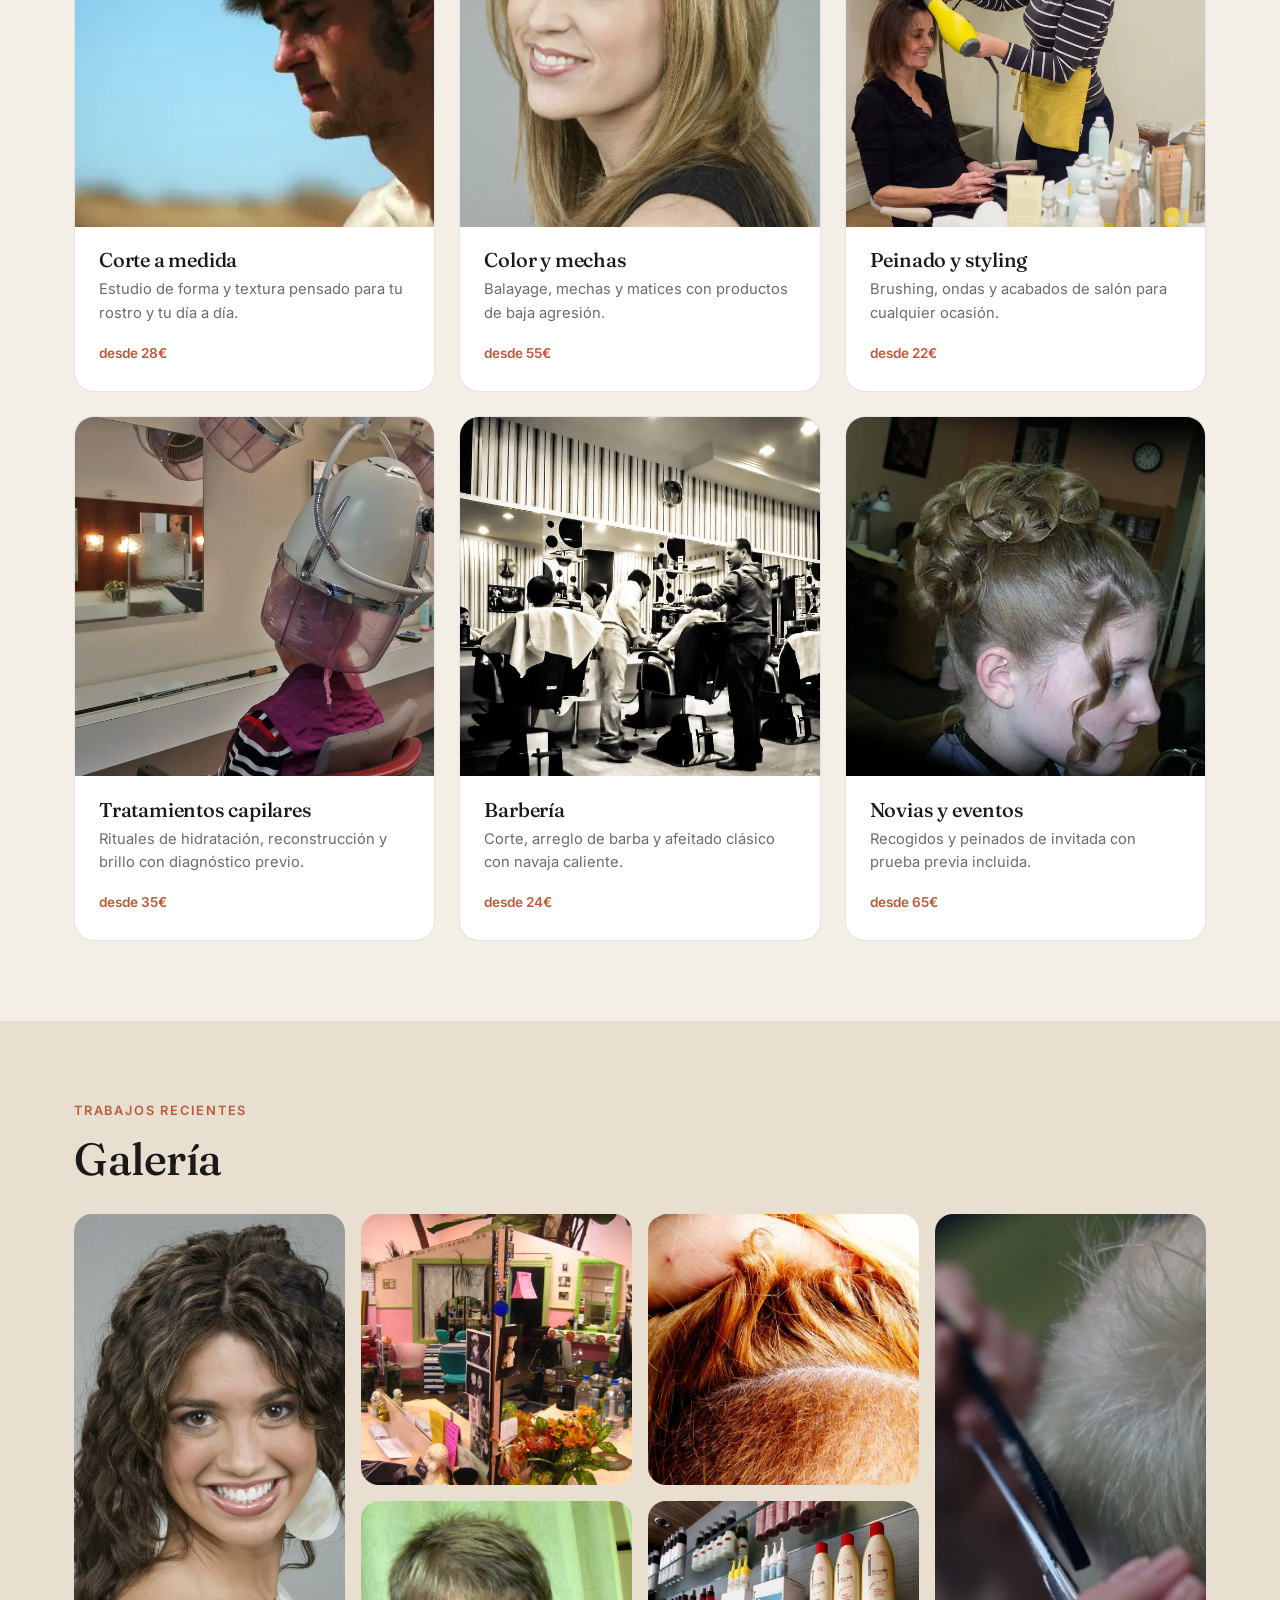
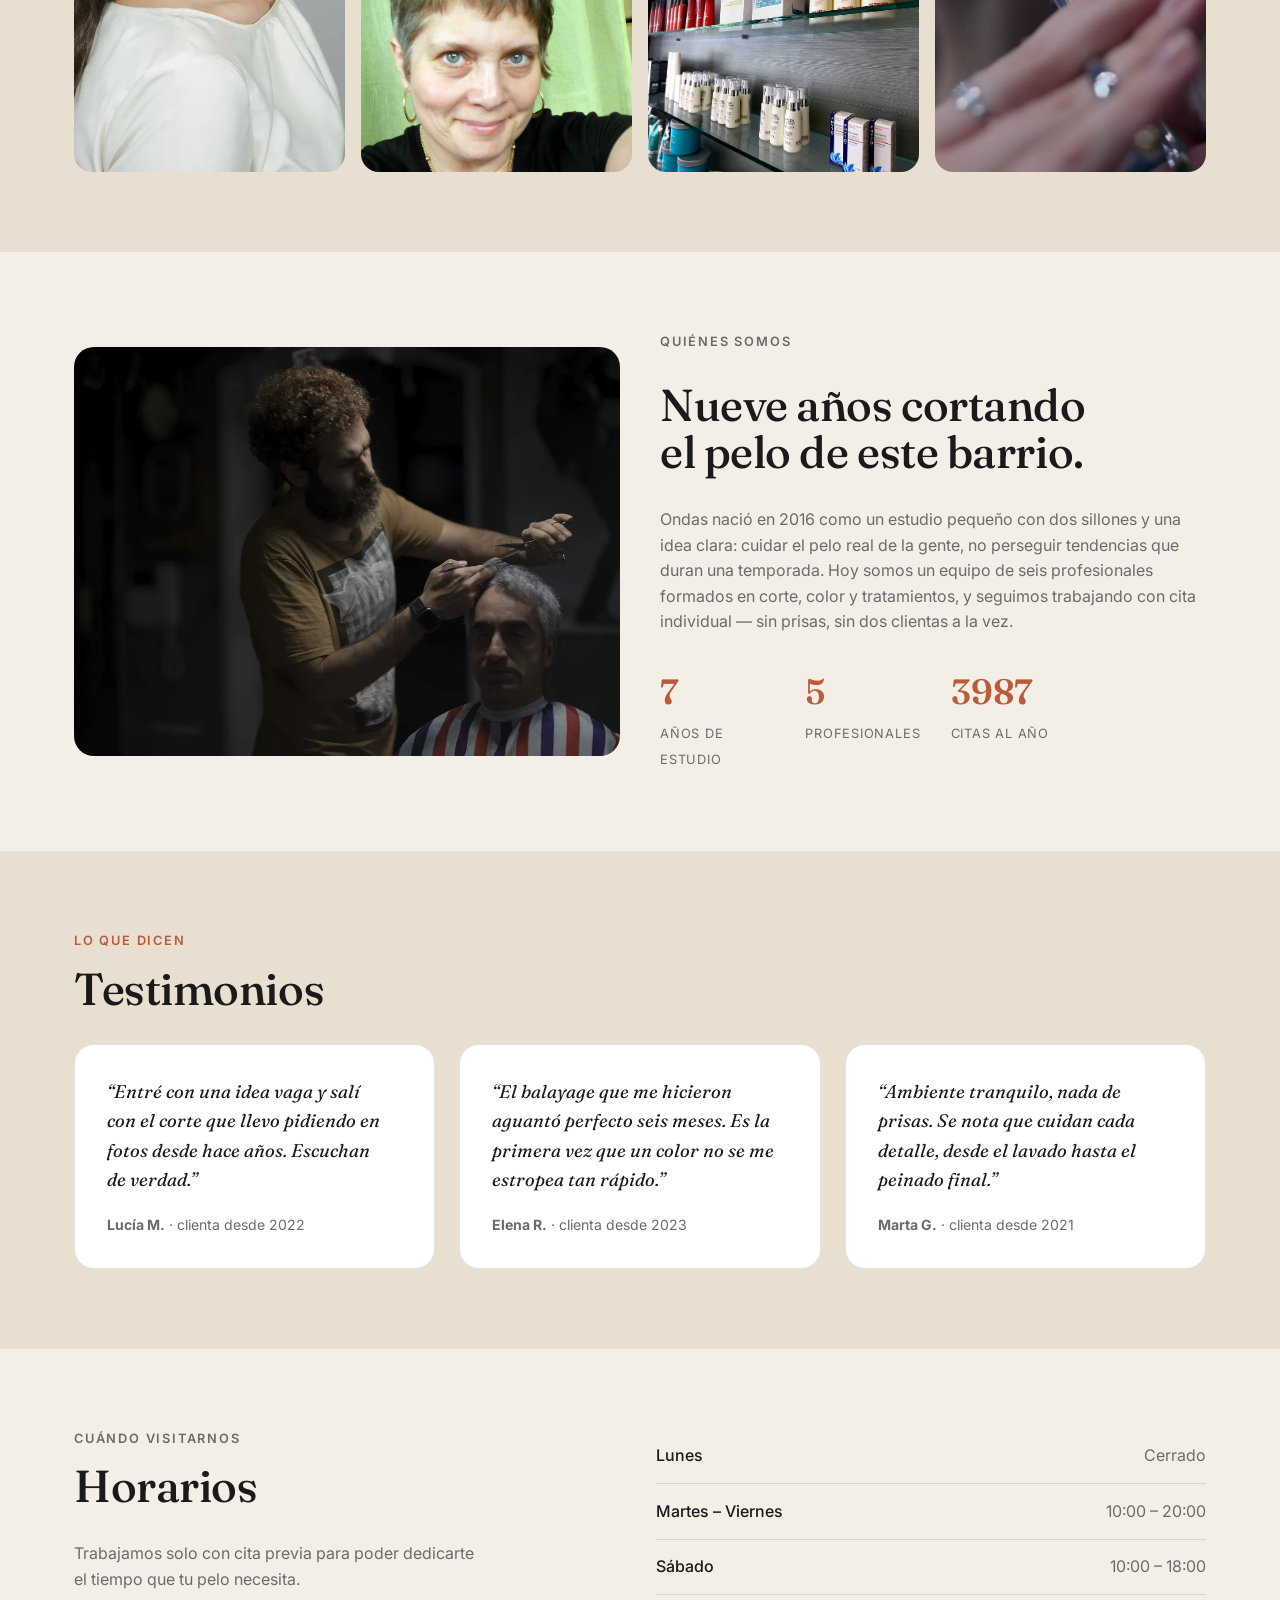
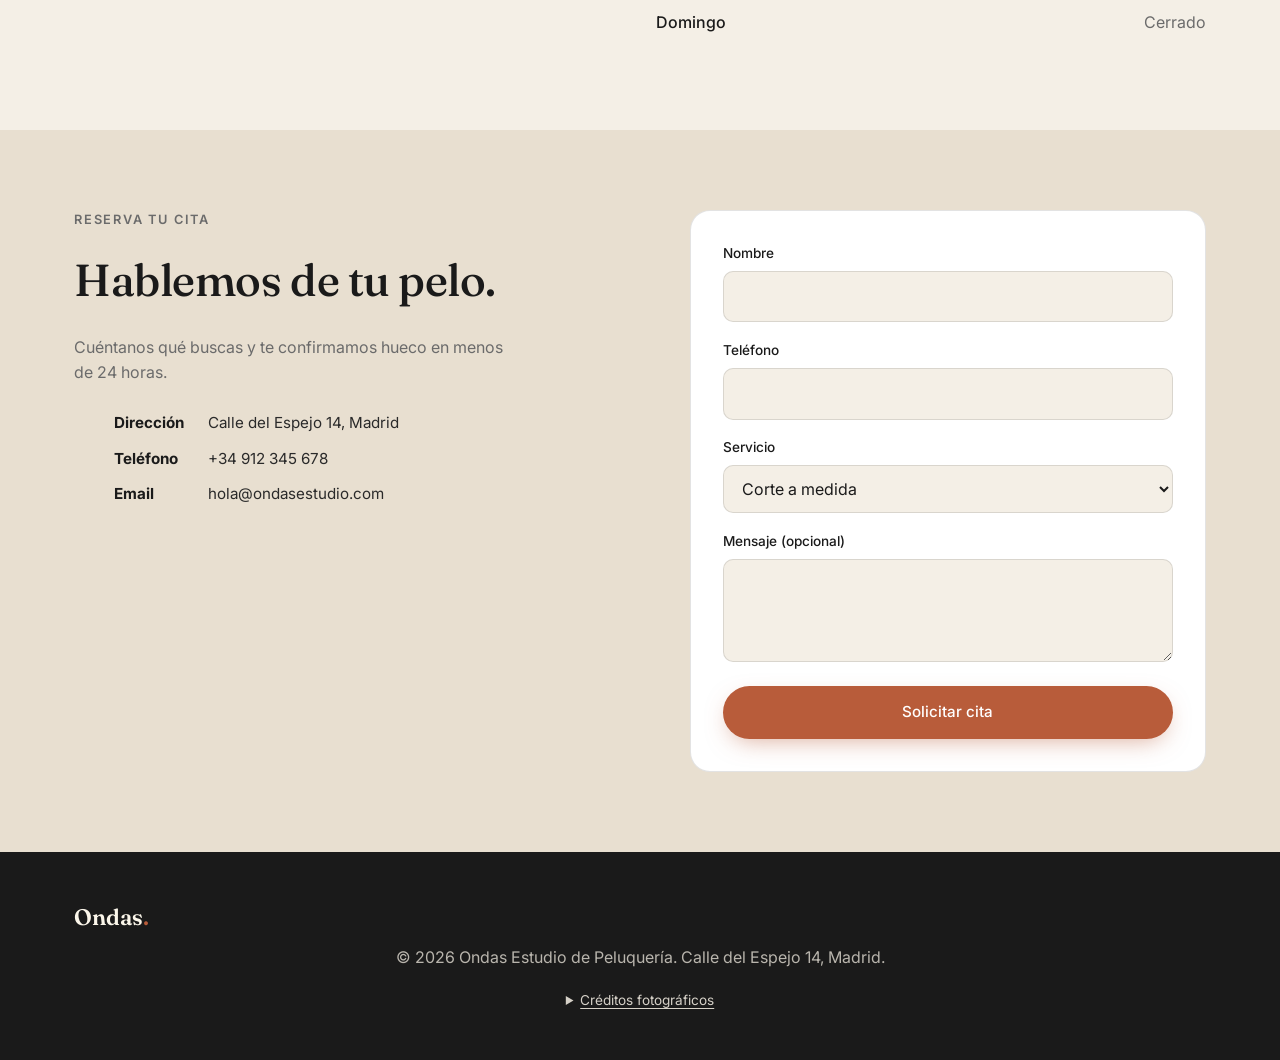
==== commit 42192530: "Replace problematic stock photos and fix skip-link overlay bug Photos replaced after visual inspecti" ====
--- a/ondas-peluqueria/index.html
+++ b/ondas-peluqueria/index.html
@@ -12,7 +12,7 @@
 <link rel="stylesheet" href="https://fonts.googleapis.com/css2?family=Fraunces:ital,opsz,wght@0,9..144,300;0,9..144,500;0,9..144,600;1,9..144,400;1,9..144,500&family=Inter:wght@300;400;500;600&display=swap">
 
 <link rel="icon" href="data:image/svg+xml,<svg xmlns=%22http://www.w3.org/2000/svg%22 viewBox=%220 0 100 100%22><text y=%22.9em%22 font-size=%2290%22>〜</text></svg>">
-<link rel="stylesheet" href="styles.css?v=20260907">
+<link rel="stylesheet" href="styles.css?v=20260908">
 </head>
 <body>
 
@@ -75,7 +75,7 @@
           </div>
         </article>
         <article class="service-card reveal">
-          <img src="assets/img/svc-color.webp" alt="Aplicación de color en un salón de peluquería" loading="lazy" decoding="async">
+          <img src="assets/img/svc-color.webp" alt="Melena con mechas rubias" loading="lazy" decoding="async">
           <div class="service-body">
             <h3>Color y mechas</h3>
             <p>Balayage, mechas y matices con productos de baja agresión.</p>
@@ -91,7 +91,7 @@
           </div>
         </article>
         <article class="service-card reveal">
-          <img src="assets/img/svc-tratamiento.webp" alt="Tratamiento capilar con lavado en el estudio" loading="lazy" decoding="async">
+          <img src="assets/img/svc-tratamiento.webp" alt="Clienta bajo secador de casco en un tratamiento capilar" loading="lazy" decoding="async">
           <div class="service-body">
             <h3>Tratamientos capilares</h3>
             <p>Rituales de hidratación, reconstrucción y brillo con diagnóstico previo.</p>
@@ -99,7 +99,7 @@
           </div>
         </article>
         <article class="service-card reveal">
-          <img src="assets/img/svc-barberia.webp" alt="Barbero afeitando a un cliente" loading="lazy" decoding="async">
+          <img src="assets/img/svc-barberia.webp" alt="Interior de una barbería clásica con varios sillones" loading="lazy" decoding="async">
           <div class="service-body">
             <h3>Barbería</h3>
             <p>Corte, arreglo de barba y afeitado clásico con navaja caliente.</p>
@@ -148,7 +148,7 @@
   <section class="section about" id="nosotros">
     <div class="container about-grid">
       <figure class="about-figure reveal">
-        <img src="assets/img/about-team.webp" alt="Equipo de peluqueros del estudio Ondas" loading="lazy" decoding="async">
+        <img src="assets/img/about-team.webp" alt="Peluquero cortando el pelo a un cliente" loading="lazy" decoding="async">
       </figure>
       <div class="about-copy">
         <p class="kicker reveal">Quiénes somos</p>
@@ -272,18 +272,18 @@
       <ul class="credits-list">
         <li><a href="https://www.flickr.com/photos/70981241@N00/51998350660" target="_blank" rel="noopener">"Rheineck - Hair Salon 1970-2022"</a> — Welcome to Switzerland backstage!, vía Flickr (CC BY 2.0)</li>
         <li><a href="https://www.flickr.com/photos/35468134730@N01/3500051" target="_blank" rel="noopener">"getting hair done in desert"</a> — loufi, vía Flickr (CC BY 2.0)</li>
-        <li><a href="https://www.flickr.com/photos/51796957@N03/31754877892" target="_blank" rel="noopener">"Blow out hair styles"</a> — www.korigami.vn, vía Flickr (Marca de Dominio Público)</li>
+        <li><a href="https://www.flickr.com/photos/75349763@N04/6776475056" target="_blank" rel="noopener">"Long blonde hair with highlights"</a> — colourauthority.com, vía Flickr (CC BY 2.0)</li>
         <li><a href="https://www.flickr.com/photos/92269745@N00/11937961243" target="_blank" rel="noopener">"Jenny's Blowout"</a> — ralph and jenny, vía Flickr (CC BY 2.0)</li>
-        <li><a href="https://www.geograph.org.uk/photo/3251148" target="_blank" rel="noopener">"Wash &amp; Go"</a> — Gerald England, vía Geograph (CC BY-SA 2.0)</li>
-        <li><a href="https://www.flickr.com/photos/35468134730@N01/224663185" target="_blank" rel="noopener">"Pink Floyd the barber"</a> — loufi, vía Flickr (CC BY 2.0)</li>
+        <li><a href="https://www.flickr.com/photos/70981241@N00/51931119120" target="_blank" rel="noopener">"Rheineck - Time Capsule"</a> — Welcome to Switzerland backstage!, vía Flickr (CC BY 2.0)</li>
+        <li><a href="https://www.flickr.com/photos/55293400@N07/11840382553" target="_blank" rel="noopener">"Barber Shop"</a> — Ömer Ünlü, vía Flickr (CC BY 2.0)</li>
         <li><a href="https://www.flickr.com/photos/53445623@N05/4939957512" target="_blank" rel="noopener">"Wedding Hair Updo Styling"</a> — hairmagicbymila, vía Flickr (CC BY 2.0)</li>
-        <li><a href="https://www.flickr.com/photos/24492571@N00/474653884" target="_blank" rel="noopener">"Madonna"</a> — choupigloupi, vía Flickr (CC BY 2.0)</li>
+        <li><a href="https://www.flickr.com/photos/75349763@N04/6776474934" target="_blank" rel="noopener">"Long, curly brown hair with highlights"</a> — colourauthority.com, vía Flickr (CC BY 2.0)</li>
         <li><a href="https://www.flickr.com/photos/35034361412@N01/405538497" target="_blank" rel="noopener">"Mirrors are fun"</a> — rick, vía Flickr (CC BY 2.0)</li>
         <li><a href="https://www.flickr.com/photos/69964167@N07/6784577922" target="_blank" rel="noopener">"Hair"</a> — Alaska Carter, vía Flickr (CC BY 2.0)</li>
         <li><a href="https://stocksnap.io/photo/hair-cut-ASMG0XOU6M" target="_blank" rel="noopener">"Hair Cut"</a> — Candace McDaniel, vía StockSnap (CC0 1.0, dominio público)</li>
         <li><a href="https://www.flickr.com/photos/34756977@N00/4772548484" target="_blank" rel="noopener">"Shortest haircut yet"</a> — Rochelle Hartman, vía Flickr (CC BY 2.0)</li>
         <li><a href="https://www.flickr.com/photos/17868205@N00/8033043772" target="_blank" rel="noopener">"Pro Touch"</a> — Phalinn Ooi, vía Flickr (CC BY 2.0)</li>
-        <li><a href="https://www.flickr.com/photos/95672737@N00/1352488418" target="_blank" rel="noopener">"Hair Salon Team"</a> — Kyle Taylor, Dream It. Do It., vía Flickr (CC BY 2.0)</li>
+        <li><a href="https://commons.wikimedia.org/w/index.php?curid=93318821" target="_blank" rel="noopener">"Fashion stylists - Jorj Barber"</a> — Mostafameraji, vía Wikimedia Commons (CC0 1.0, dominio público)</li>
       </ul>
     </details>
   </div>
@@ -292,6 +292,6 @@
 <script defer src="lib/gsap.min.js"></script>
 <script defer src="lib/ScrollTrigger.min.js"></script>
 <script defer src="lib/manifest.js"></script>
-<script defer src="main.js?v=20260907"></script>
+<script defer src="main.js?v=20260908"></script>
 </body>
 </html>
--- a/ondas-peluqueria/styles.css
+++ b/ondas-peluqueria/styles.css
@@ -56,11 +56,13 @@
 }
 
 .skip-link {
-  position: fixed; top: -100px; left: 1rem;
+  position: absolute; top: 0; left: 1rem;
+  transform: translateY(-160%);
   padding: .6rem 1rem; background: var(--ink); color: var(--paper);
   z-index: 9999; border-radius: 8px; font-weight: 500;
-}
-.skip-link:focus { top: 1rem; }
+  transition: transform 0.2s var(--ease-out);
+}
+.skip-link:focus { transform: translateY(0.8rem); }
 
 /* =============================================================
    3. Utilities
